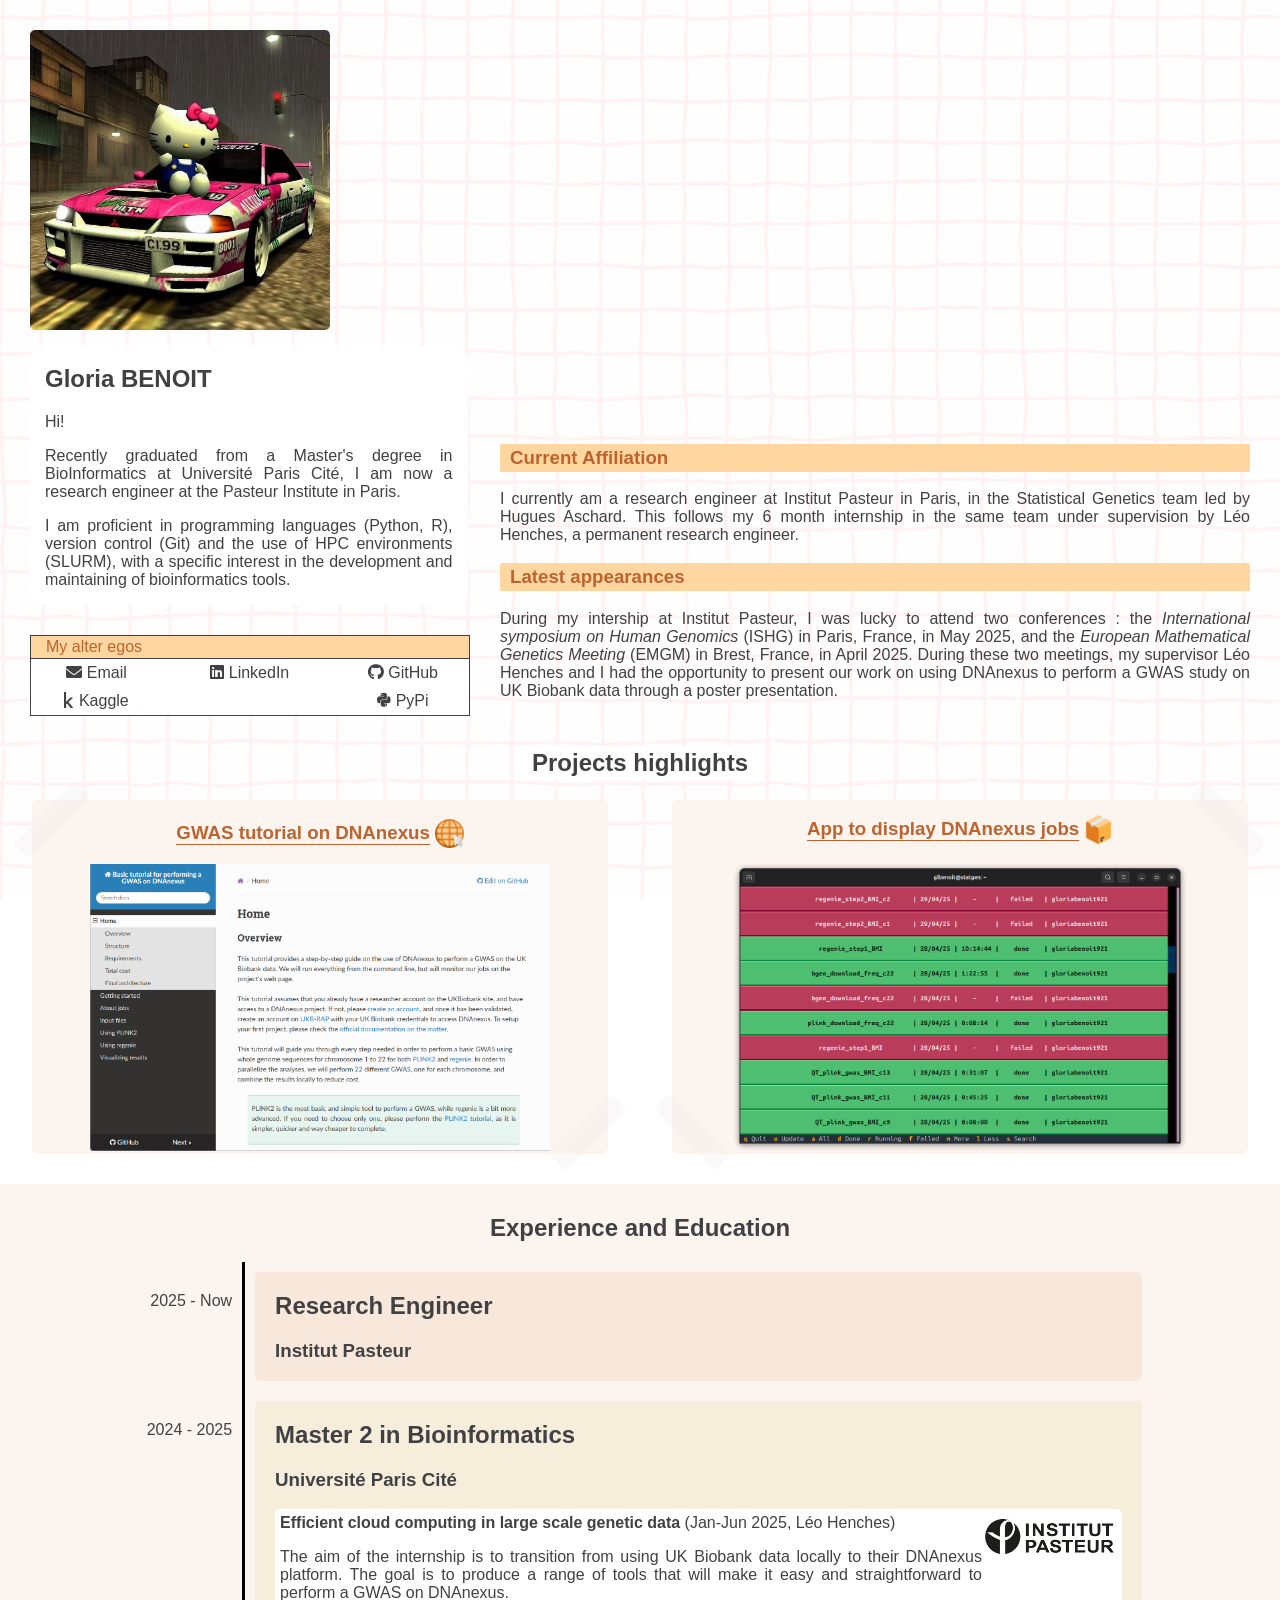
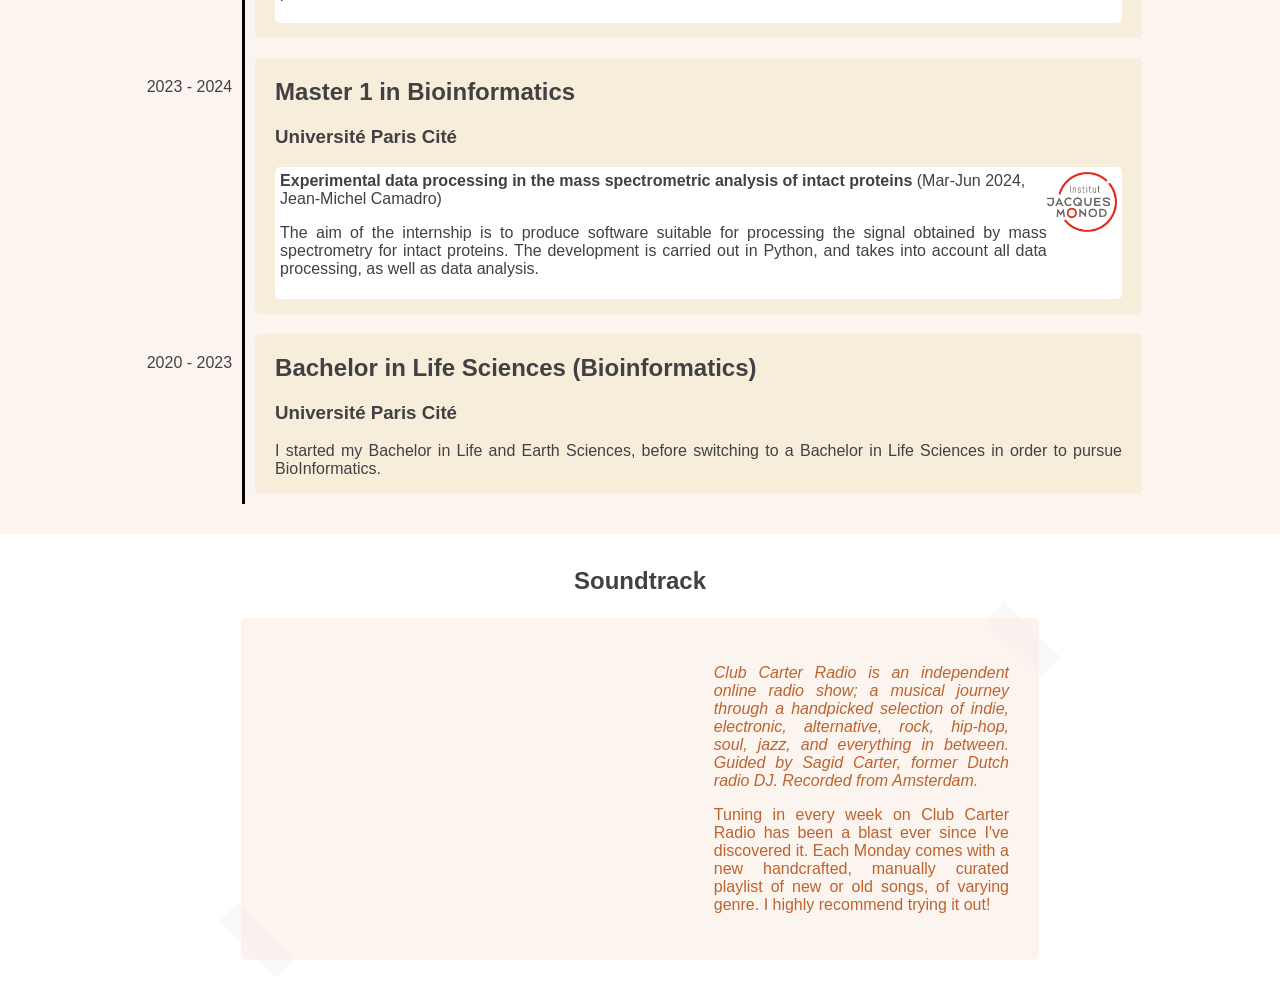
==== index.html @ a3878a2e "update architecture, add pasteur position" ====
<!doctype html>
<html lang="eng">
    <head>
        <meta charset="utf-8">
        <title> Homepage </title>
        <link rel="stylesheet" href="style.css">
        <link rel="stylesheet" href="https://cdnjs.cloudflare.com/ajax/libs/font-awesome/6.0.0/css/all.min.css">
        <link rel="icon" type="image/x-icon" href="img/keycap.png">
    </head>
    <body>
        <main>
            <section class="main-section">
                <div class="main-left">

                    <div class="main-info">
                        <img width="300" height="300" src="img/pp.jpg" alt="Gloria Benoit">
                        <div class="main-description">
                            <h1> Gloria BENOIT </h1>
                            <p> Hi! </p>
                            <p> Recently graduated from a Master's degree in BioInformatics at Université Paris Cité, I am now a research engineer at the Pasteur Institute in Paris. </p>
                            <p> I am proficient in programming languages (Python, R), version control (Git) and the use of HPC environments (SLURM), with a specific interest in the development and maintaining of bioinformatics tools.</p>
                            <!-- <p> Both my degree and my hands on professional experience have allowed me to gain a proficiency in programming languages commonly used (Python, R), version control (Git) and the use of HPC environments (SLURM)
                                I also have experience with NGS data analysis, including the use of the relevant software (Seurat, Scanpy).
                                With a specific interest in the development and maintaining of bioinformatics tools.</p> -->
                        </div>
                    </div>
                    <div class="main-contact">
                        <div class="main-header">
                            My alter egos
                        </div>
                        <div class="main-links">
                            <a href="mailto:gloria.benoit@pasteur.fr" class="profile-link">
                                <i class="fas fa-envelope"></i> Email
                            </a>
                            <a href="https://www.linkedin.com/in/gloria-benoit-bi/" class="profile-link">
                                <i class="fab fa-linkedin"></i> LinkedIn
                            </a>
                            <a href="https://github.com/gloriabenoit" class="profile-link">
                                <i class="fab fa-github"></i> GitHub
                            </a>
                            <a href="https://www.kaggle.com/gloriabenoit" class="profile-link">
                                <i class="fab fa-kaggle"></i> Kaggle
                            </a>
                            <a href="https://pypi.org/user/glbenoit/" class="profile-link">
                                <i class="fab fa-python"></i> PyPi
                            </a>
                        </div>
                    </div>
                </div>
                <div class="main-right">
                    <h3>Current Affiliation</h3>
                    <p>
                        I currently am a research engineer at Institut Pasteur in Paris, in the Statistical Genetics team led by Hugues Aschard.
                        This follows my 6 month internship in the same team under supervision by Léo Henches, a permanent research engineer.
                    </p>
                    <h3>Latest appearances</h3>
                    <p>
                        During my intership at Institut Pasteur, I was lucky to attend two conferences :
                        the <i>International symposium on Human Genomics</i> (ISHG) in Paris, France, in May 2025, and
                        the <i>European Mathematical Genetics Meeting</i> (EMGM) in Brest, France, in April 2025.
                        During these two meetings, my supervisor Léo Henches and I had the opportunity to present our work on
                        using DNAnexus to perform a GWAS study on UK Biobank data through a poster presentation.
                    </p>
                </div>
                
            </section>

            <section class="project-section">
                <h1>Projects highlights</h1>
                <div class="project">
                    <!-- project Entry -->
                    <a href="https://gloriabenoit.github.io/DNAnexus-GWAS/" class="project-entry basicbox" target="_blank">
                        <div class="tape toplefttape"></div>
                        <div class="tape bottomrighttape"></div>
                        <div class="project-title">
                            <h3>GWAS tutorial on DNAnexus</h3>
                            <img src="img/website.png" alt="Website" class="icon">
                        </div>
                        <img src="img/GWAStutorial.png" alt="Tutorial Main Page">
                    </a>

                    <!-- project Entry -->
                    <a href="https://pypi.org/project/dxlog/" class="project-entry basicbox" target="_blank">
                        <div class="tape toprighttape"></div>
                        <div class="tape bottomlefttape"></div>
                        <div class="project-title">
                            <h3>App to display DNAnexus jobs</h3>
                            <img src="img/package.png" alt="Package" class="icon">
                        </div>
                        <img src="img/dxlog.png" alt="dxlog Main Page">
                    </a>
                </div>
            </section>


            <section class="experience-section">       
                <h1>Experience and Education</h1>
                <div class="experience">
                    <!-- Timeline Entry -->
                    <div class="experience-entry">
                        <div class="experience-date">2025 - Now</div>
                        <div class="experience-content">
                            <h2>Research Engineer</h2>
                            <h3>Institut Pasteur</h3>
                            <p></p>
                        </div>
                    </div> 

                    <!-- Timeline Entry -->
                    <div class="experience-entry">
                        <div class="experience-date">2024 - 2025</div>
                        <div class="experience-content education">
                            <h2>Master 2 in Bioinformatics</h2>
                            <h3>Université Paris Cité</h3>
                            <p></p>
                            <div class="experience-internship">
                                <div class="experience-description">
                                    <b>Efficient cloud computing in large scale genetic data</b> (Jan-Jun 2025, Léo Henches)
                                    <p>The aim of the internship is to transition from using UK Biobank data locally to their DNAnexus platform.
                                        The goal is to produce a range of tools that will make it easy and straightforward to perform a GWAS on DNAnexus.
                                    </p>
                                </div>
                                <img src="img/pasteur_logo.jpg" alt="Institut Pasteur" width="135px">
                            </div>
                        </div>
                    </div>

                    <!-- Timeline Entry -->
                    <div class="experience-entry">
                        <div class="experience-date">2023 - 2024</div>
                        <div class="experience-content education">
                            <h2>Master 1 in Bioinformatics</h2>
                            <h3>Université Paris Cité</h3>
                            <p></p>
                            <div class="experience-internship">
                                <div class="experience-description">
                                    <b>Experimental data processing in the mass spectrometric analysis of intact proteins</b> (Mar-Jun 2024, Jean-Michel Camadro)
                                    <p>The aim of the internship is to produce software suitable for processing the signal obtained by mass spectrometry for intact proteins.
                                        The development is carried out in Python, and takes into account all data processing, as well as data analysis.
                                    </p>
                                </div>
                                <img src="img/ijm_logo.png" alt="Institut Jacques Monod" height="60px">
                            </div>
                        </div>
                    </div>

                    <!-- Timeline Entry -->
                    <div class="experience-entry">
                        <div class="experience-date">2020 - 2023</div>
                        <div class="experience-content education">
                            <h2>Bachelor in Life Sciences (Bioinformatics)</h2>
                            <h3>Université Paris Cité</h3>
                            <p>I started my Bachelor in Life and Earth Sciences, before switching to a Bachelor in Life Sciences in order to pursue BioInformatics.</p> 
                        </div>
                    </div>
                </div>
            </section>

            <section class="soundtrack-section">
                <h1>Soundtrack</h1>
                <div class="soundtrack basicbox">
                    <div class="tape toprighttape"></div>
                    <div class="tape bottomlefttape"></div>
                    <div class="video">
                        <iframe width="100%" height="100%" src="https://www.youtube.com/embed/uU2ngVFyUsM?si=amuEara5XaNT44kz"
                                title="Soundtrack recommendation"
                                frameborder="0" allow="accelerometer; autoplay; clipboard-write;
                                encrypted-media; gyroscope; picture-in-picture; web-share"
                                referrerpolicy="strict-origin-when-cross-origin" allowfullscreen>
                        </iframe>      
                    </div>
                    <div class="soundtrack-info">
                        <p>
                            <i>
                                Club Carter Radio is an independent online radio show;
                                a musical journey through a handpicked selection of indie,
                                electronic, alternative, rock, hip-hop, soul, jazz, and everything in between.
                                Guided by Sagid Carter, former Dutch radio DJ.
                                Recorded from Amsterdam.
                            </i>
                        </p>

                        <p>
                            Tuning in every week on Club Carter Radio has been a blast ever
                            since I've discovered it.
                            Each Monday comes with a new handcrafted, manually curated playlist of new or old songs, of varying genre.
                            I highly recommend trying it out!
                        </p>
                    </div>
                </div>
            </section> 

        </main>
    </body>
</html>
---- style.css ----
body {
  font-family: Helvetica, sans-serif;
  color: #414144;
  background-image: url("img/grid.png");
  background-repeat: repeat;
  background-attachment:fixed;
  background-size: 600px 600px;
  margin: 0;
  padding: 0;
}

p {
  text-align: justify;
}

.basicbox {
  /* background: #ffd6a0; */
  color: #bd632f;
  background-color: #fcf5ef;
  /* width: 45%; */
  /* display: flex; */
  /* justify-content: center; */
  /* flex-direction: column; */
  /* align-items: center; */
  border-radius: 5px;
  text-decoration: none;
  position: relative;
}

.basicbox:hover {
  box-shadow: 0px 0px 10px rgba(122, 122, 122, 0.2);
  transform: scale(1.01);
}

.basicbox:hover .tape{
  display: none;
}

/* SCOTCH TAPE */
.tape {
  position: absolute;
  width: 15%;
  height: 6%;
  background-color: hsla(0, 17%, 92%, 0.3);
}

.toplefttape{
	top: 3%;
	left: -4%;
  transform: rotate(-45deg);
}

.bottomrighttape{
	bottom: 3%;
	right: -4%;
  transform: rotate(-45deg);
}

.toprighttape{
	top: 3%;
	right: -4%;
  transform: rotate(45deg);
}

.bottomlefttape{
	bottom: 3%;
	left: -4%;
  transform: rotate(45deg);
}

/* MAIN */
.main-section {
  display: flex;
  align-items: flex-end;
  justify-content: space-between;
  margin: 15px 15px 0;
}

.main-left {
  width: 35%;
  padding: 15px 15px 0;
}

.main-info {
  display: flex;
  width: 100%;
}

.main-info img {
  border-radius: 5px;
}

.main-description {
  padding: 0 15px;
  background: white;
  border-radius: 15px;
  margin-left: 10px
}

.main-contact {
  background: white;
  margin-top: 30px;
  border: solid 1px #414144;
  width: 100%;
}

.main-header {
  background: #ffd6a0;
  padding: 2px 0 2px 15px;
  border-bottom: solid 1px #414144;
  color: #bd632f;
}

.main-links {
  display: flex;
  flex-direction: row;
  flex-wrap: wrap;
  justify-content: space-between;
}

.main-links a {
  width: 30%;
  padding: 5px 0;
  text-align: center;
  text-decoration: none;
  color: #414144;
}

.main-right {
  width: 60%;
  padding: 15px 15px 0;
}

.main-right h3 {
  background: #ffd6a0;
  color: #bd632f;
  /* padding-left: 15px; */
  padding: 3px 0 3px 10px;
  border-radius: 2px;
}


/* PROJECT HIGHLIGHTS */
.project-section {
  text-align: center;
  padding: 10px 0 30px;
  display: flex;
  flex-direction: column;
  align-items: center;
}

.project-section h1 {
  background: white;
  padding: 3px 15px;
}

.project {
  display: flex;
  flex-direction: row;
  justify-content: space-around;
}

.project-title {
  display: flex;
  flex-direction: row;
  justify-content: space-around;
  align-items: center;
}

.project-title .icon {
  margin-left: 5px;
  height: 1.8em;
}

.project-entry img:not(.icon)  {
  width: 80%;
}

.project-entry {
  /* background: #ffd6a0; */
  /* color: #bd632f; */
  /* background-color: #fcf5ef; */
  width: 45%;
  display: flex;
  justify-content: center;
  flex-direction: column;
  align-items: center;
  /* padding-bottom: 30px; */
  /* border-radius: 5px; */
  /* text-decoration: none; */
  /* position: relative; */
}

.project-entry h3 {
  border-bottom: solid 1px #bd632f;
}

/* EXPERIENCES */
.experience-section {
  text-align: center;
  background-color: #fcf5ef;
  /* background-color: #f5f1f1; */
  /* background-color: rgb(241, 244, 245, 0.8); */
  padding: 10px 0 30px;
  width: auto;
}

.experience {
  display: flex;
  flex-direction: column;
  justify-content: center;
}

.experience-entry {
  display: flex;
  justify-content: space-between;
  max-width: 1300px;
  width: 80%;
  margin: 0 auto;
}

.experience-date {
  width: 10%;
  border-right: solid 3px black;
  padding: 30px 10px;
  text-align: end;
}

.experience-content {
  background-color: #f7e8db;
  
  width: 90%;
  padding: 0 20px;
  border-radius: 5px;
  margin: 10px;
  text-align: start;
}

.experience-content.education {
  /* background-color: #ebe3e3; */
  /* background-color: #f7e8db; */
  /* background-color: #ebded5; */
  /* background-color: #ebddd0; */
  background-color: #f7eddb;
}

.experience-content:hover {
  box-shadow: 0px 0px 10px rgba(122, 122, 122, 0.2);
  transform: scale(1.005);
}


.experience-internship {
  background-color: white;
  border-radius: 5px;
  padding: 5px;
  margin-bottom: 15px;
  display: flex;
  justify-content: space-between;
  align-items: flex-start;
}

.experience-year {
  display: flex;
  justify-content: space-between;
  margin-bottom: 15px;
  text-align: center;
}

.experience-year h4 {
  margin-top: 5px;
}

.experience-year p {
  margin: 5px 0;
}

.experience-year .first_second {
  width: 66%;
}

.experience-year .third {
  width: 33%;
}

.experience-year * {
  background-color: white;
  border-radius: 5px;
  margin: 0;
}


/* SOUNDTRACK */
.soundtrack-section {
  text-align: center;
  padding: 10px 0 30px;
  display: flex;
  flex-direction: column;
  align-items: center;
}

.soundtrack-section h1 {
  background: white;
  padding: 3px 15px;
}

.soundtrack {
  width: 60%;
  /* color: #bd632f; */
  /* background-color: #fcf5ef; */
  /* border-radius: 5px; */
  display: flex;
  align-items: center;
  padding: 15px;
}

.soundtrack .tape{
  width: 10%;
  height: 8%;
}

.soundtrack .toprighttape{
	top: 2%;
	right: -3%;
  transform: rotate(45deg);
}

.soundtrack .bottomlefttape{
	bottom: 2%;
	left: -3%;
  transform: rotate(45deg);
}

.soundtrack .video {
  width: 60%;
  aspect-ratio: 16 / 9;
}

.soundtrack-info {
  width: 40%;
  text-align: justify;
  padding: 15px;
}


/* FOR SMALLER SCREENS */
@media (max-width: 1400px) {
  .main-info {
    flex-direction: column;
  }

  .main-description {
    margin-top: 15px;
    margin-left: 0;
  }
}

@media (max-width: 1200px) {
  .project {
    flex-direction: column;
    align-items: center;
    justify-content: center;
  }

  .project-entry {
    width: 80%;
    margin: 15px 0;
  }
}

@media (max-width: 800px) {
  .main-section {
    flex-direction: column;
    margin: 0 15px;
  }

  .main-left {
    width: 100%;
    padding: 0;
  }

  .main-info {
    align-items: center;
  }

  .main-right {
    width: 100%;
    padding: 0;
  }

  .experience-internship {
    flex-direction: column-reverse;
    align-items: center;
  }

  .experience-internship img {
    margin-bottom: 5px;
  }

  .experience-year {
    flex-direction: column;
  }

  .experience-year .third {
    width: 100%;
    margin-bottom: 5px;
  }

  .experience-year .first_second {
    width: 100%;
  }
}
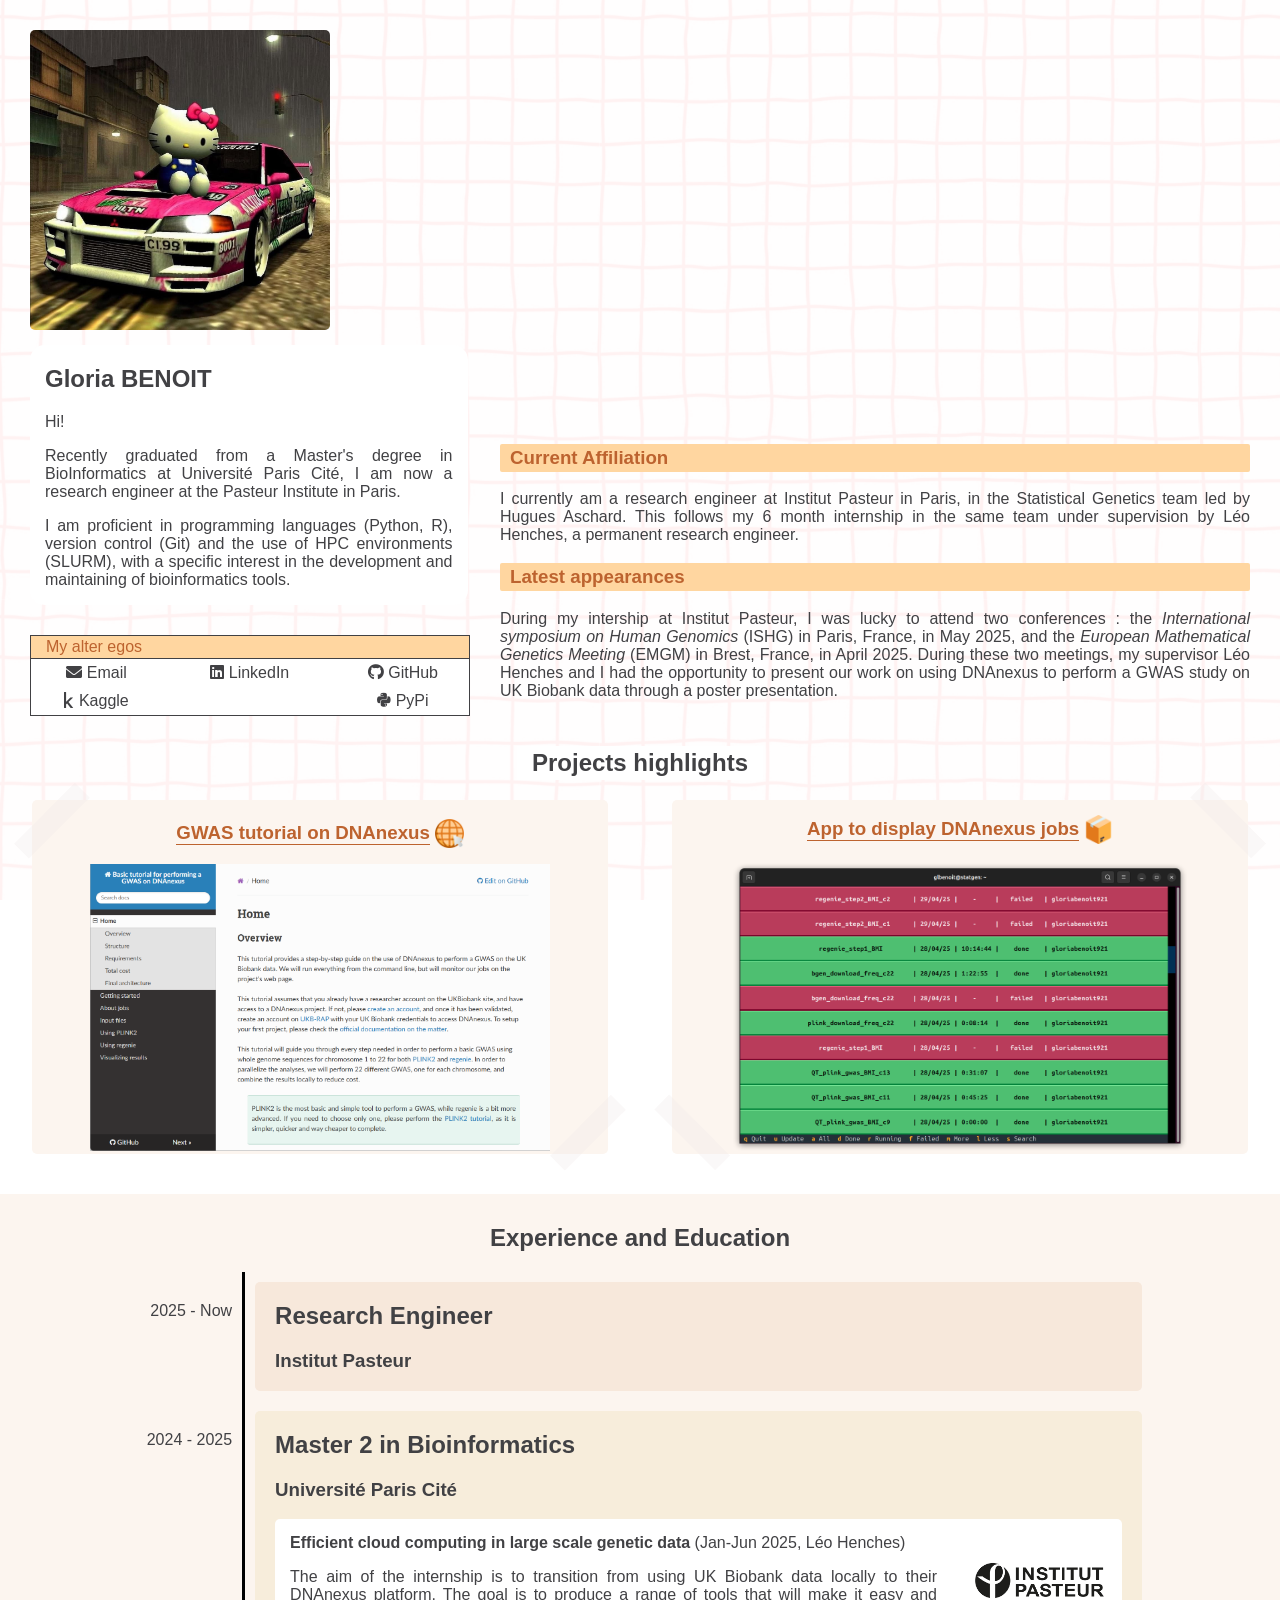
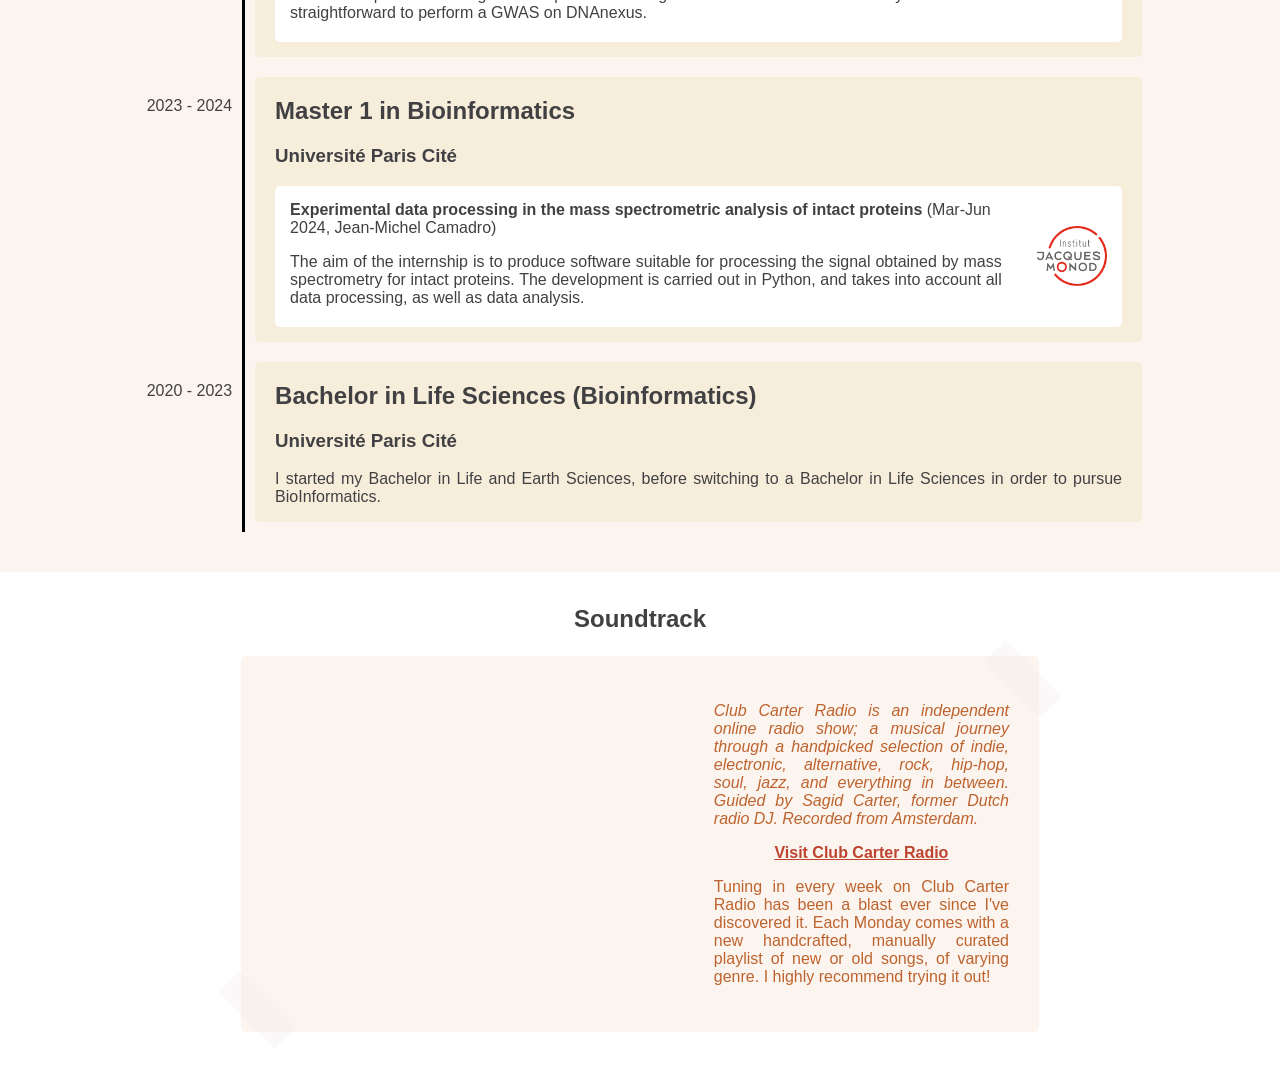
==== commit 2051fc98: "link everything and compact architecture" ====
--- a/index.html
+++ b/index.html
@@ -65,7 +65,7 @@
                 
             </section>
 
-            <section class="project-section">
+            <section class="project-section section-box">
                 <h1>Projects highlights</h1>
                 <div class="project">
                     <!-- project Entry -->
@@ -92,24 +92,23 @@
                 </div>
             </section>
 
-
-            <section class="experience-section">       
+            <section class="experience-section section-box">       
                 <h1>Experience and Education</h1>
                 <div class="experience">
                     <!-- Timeline Entry -->
                     <div class="experience-entry">
                         <div class="experience-date">2025 - Now</div>
-                        <div class="experience-content">
+                        <a href="https://research.pasteur.fr/en/team/statistical-genetics/" class="experience-content" target="_blank">
                             <h2>Research Engineer</h2>
                             <h3>Institut Pasteur</h3>
                             <p></p>
-                        </div>
+                        </a>
                     </div> 
 
                     <!-- Timeline Entry -->
                     <div class="experience-entry">
                         <div class="experience-date">2024 - 2025</div>
-                        <div class="experience-content education">
+                        <a href="https://odf.u-paris.fr/fr/offre-de-formation/master-XB/sciences-technologies-sante-STS/bio-informatique-K2VO60MU/master-bioinformatique-parcours-biologie-informatique-IJTUMHHO.html" class="experience-content education" target="_blank">
                             <h2>Master 2 in Bioinformatics</h2>
                             <h3>Université Paris Cité</h3>
                             <p></p>
@@ -122,13 +121,13 @@
                                 </div>
                                 <img src="img/pasteur_logo.jpg" alt="Institut Pasteur" width="135px">
                             </div>
-                        </div>
+                        </a>
                     </div>
 
                     <!-- Timeline Entry -->
                     <div class="experience-entry">
                         <div class="experience-date">2023 - 2024</div>
-                        <div class="experience-content education">
+                        <a href="https://odf.u-paris.fr/fr/offre-de-formation/master-XB/sciences-technologies-sante-STS/bio-informatique-K2VO60MU/master-bioinformatique-parcours-biologie-informatique-IJTUMHHO.html" class="experience-content education" target="_blank">
                             <h2>Master 1 in Bioinformatics</h2>
                             <h3>Université Paris Cité</h3>
                             <p></p>
@@ -141,22 +140,22 @@
                                 </div>
                                 <img src="img/ijm_logo.png" alt="Institut Jacques Monod" height="60px">
                             </div>
-                        </div>
+                        </a>
                     </div>
 
                     <!-- Timeline Entry -->
                     <div class="experience-entry">
                         <div class="experience-date">2020 - 2023</div>
-                        <div class="experience-content education">
+                        <a href="https://odf.u-paris.fr/fr/offre-de-formation/licence-XA/sciences-technologies-sante-STS/sciences-de-la-vie-K2VOD4MO/licence-sciences-de-la-vie-parcours-biologie-informatique-bi-JRM9ZHZ9.html" class="experience-content education" target="_blank">
                             <h2>Bachelor in Life Sciences (Bioinformatics)</h2>
                             <h3>Université Paris Cité</h3>
                             <p>I started my Bachelor in Life and Earth Sciences, before switching to a Bachelor in Life Sciences in order to pursue BioInformatics.</p> 
-                        </div>
+                        </a>
                     </div>
                 </div>
             </section>
 
-            <section class="soundtrack-section">
+            <section class="soundtrack-section section-box">
                 <h1>Soundtrack</h1>
                 <div class="soundtrack basicbox">
                     <div class="tape toprighttape"></div>
@@ -179,7 +178,7 @@
                                 Recorded from Amsterdam.
                             </i>
                         </p>
-
+                        <a href="https://www.sagidcarter.com/club-carter-radio" target="_blank">Visit Club Carter Radio</a>
                         <p>
                             Tuning in every week on Club Carter Radio has been a blast ever
                             since I've discovered it.
--- a/style.css
+++ b/style.css
@@ -11,6 +11,11 @@
 
 p {
   text-align: justify;
+}
+
+.section-box {
+  text-align: center;
+  padding: 10px 0 40px;
 }
 
 .basicbox {
@@ -142,8 +147,6 @@
 
 /* PROJECT HIGHLIGHTS */
 .project-section {
-  text-align: center;
-  padding: 10px 0 30px;
   display: flex;
   flex-direction: column;
   align-items: center;
@@ -197,11 +200,9 @@
 
 /* EXPERIENCES */
 .experience-section {
-  text-align: center;
   background-color: #fcf5ef;
   /* background-color: #f5f1f1; */
   /* background-color: rgb(241, 244, 245, 0.8); */
-  padding: 10px 0 30px;
   width: auto;
 }
 
@@ -228,7 +229,8 @@
 
 .experience-content {
   background-color: #f7e8db;
-  
+  text-decoration: none;
+  color: #414144;
   width: 90%;
   padding: 0 20px;
   border-radius: 5px;
@@ -253,11 +255,20 @@
 .experience-internship {
   background-color: white;
   border-radius: 5px;
-  padding: 5px;
+  padding: 15px;
   margin-bottom: 15px;
   display: flex;
   justify-content: space-between;
-  align-items: flex-start;
+  align-items: center;
+}
+
+.experience-description {
+  /* padding: 5px 15px 0; */
+  padding-right: 35px;
+}
+
+.experience-description p {
+  margin-bottom: 5px;
 }
 
 .experience-year {
@@ -292,8 +303,6 @@
 
 /* SOUNDTRACK */
 .soundtrack-section {
-  text-align: center;
-  padding: 10px 0 30px;
   display: flex;
   flex-direction: column;
   align-items: center;
@@ -338,8 +347,13 @@
 
 .soundtrack-info {
   width: 40%;
-  text-align: justify;
+  text-align: center;
   padding: 15px;
+}
+
+.soundtrack-info a {
+  color: #bd442f;
+  font-weight: bold;
 }
 
 
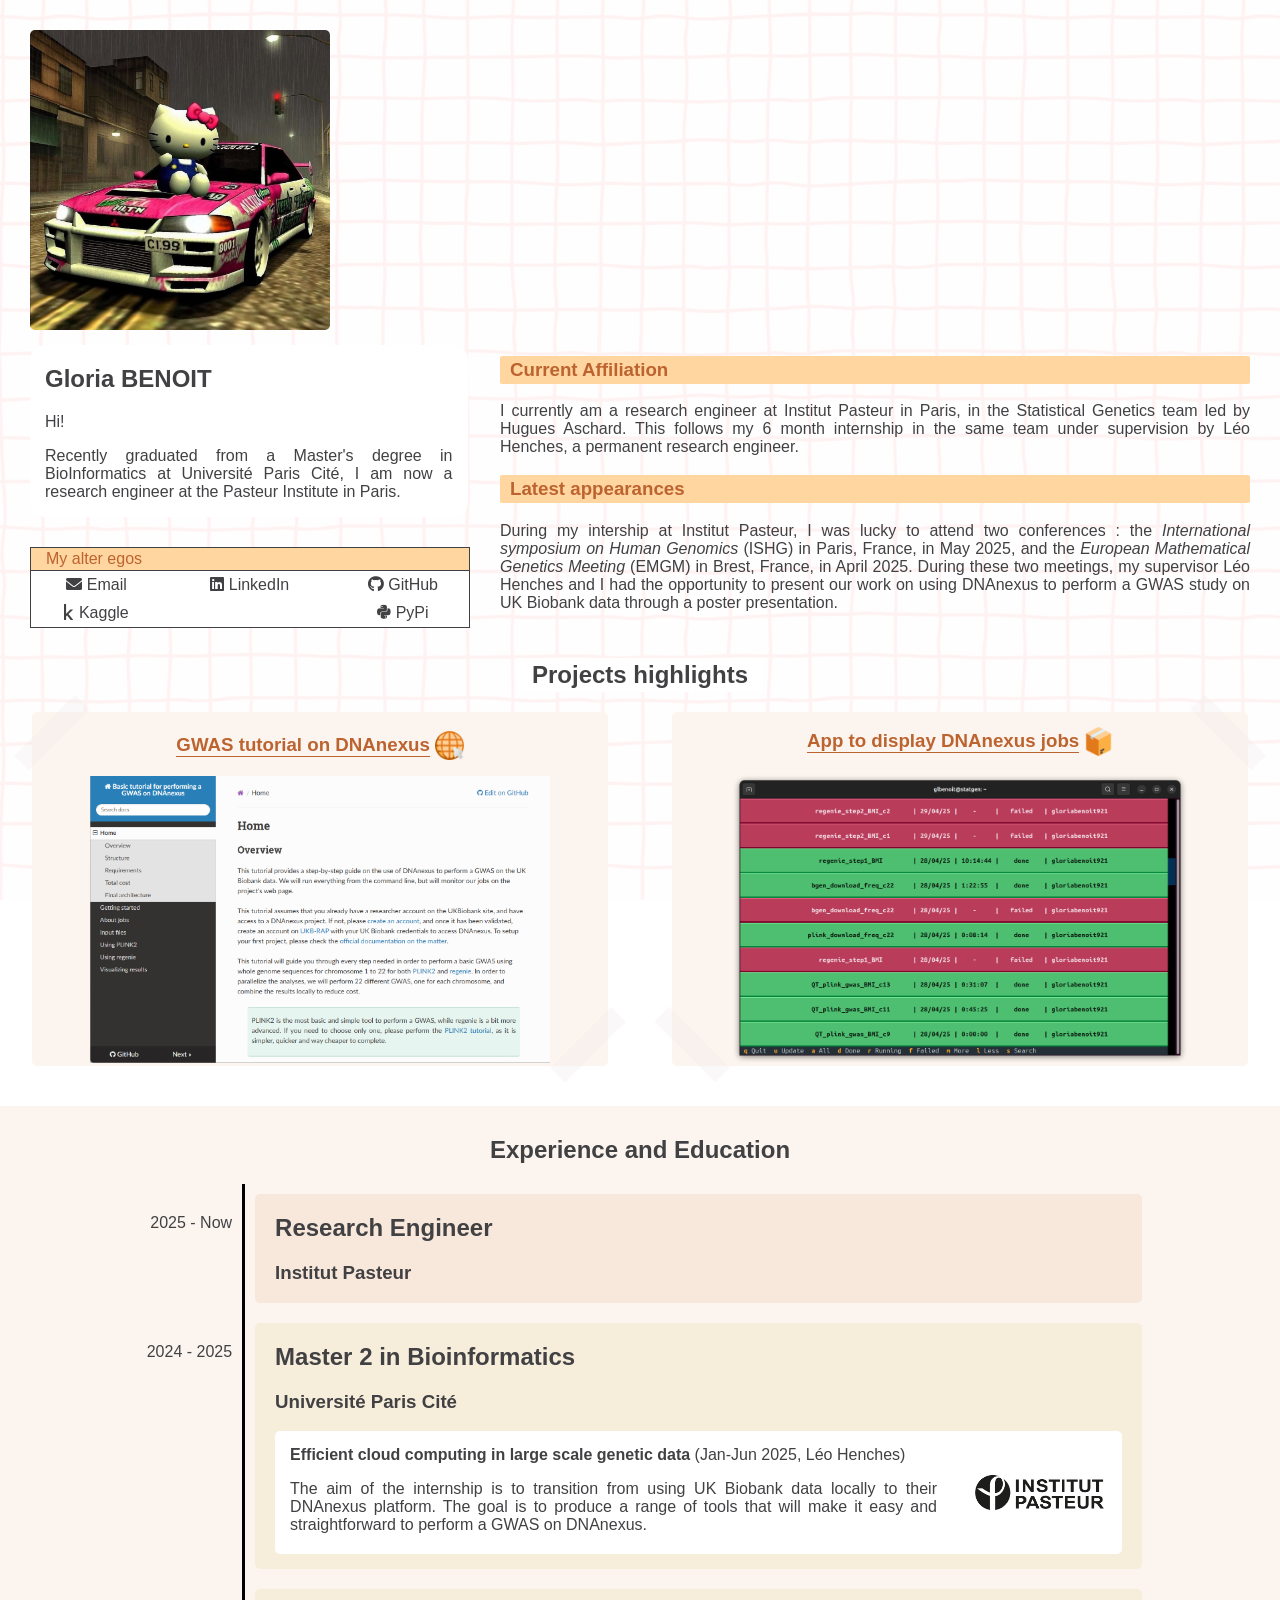
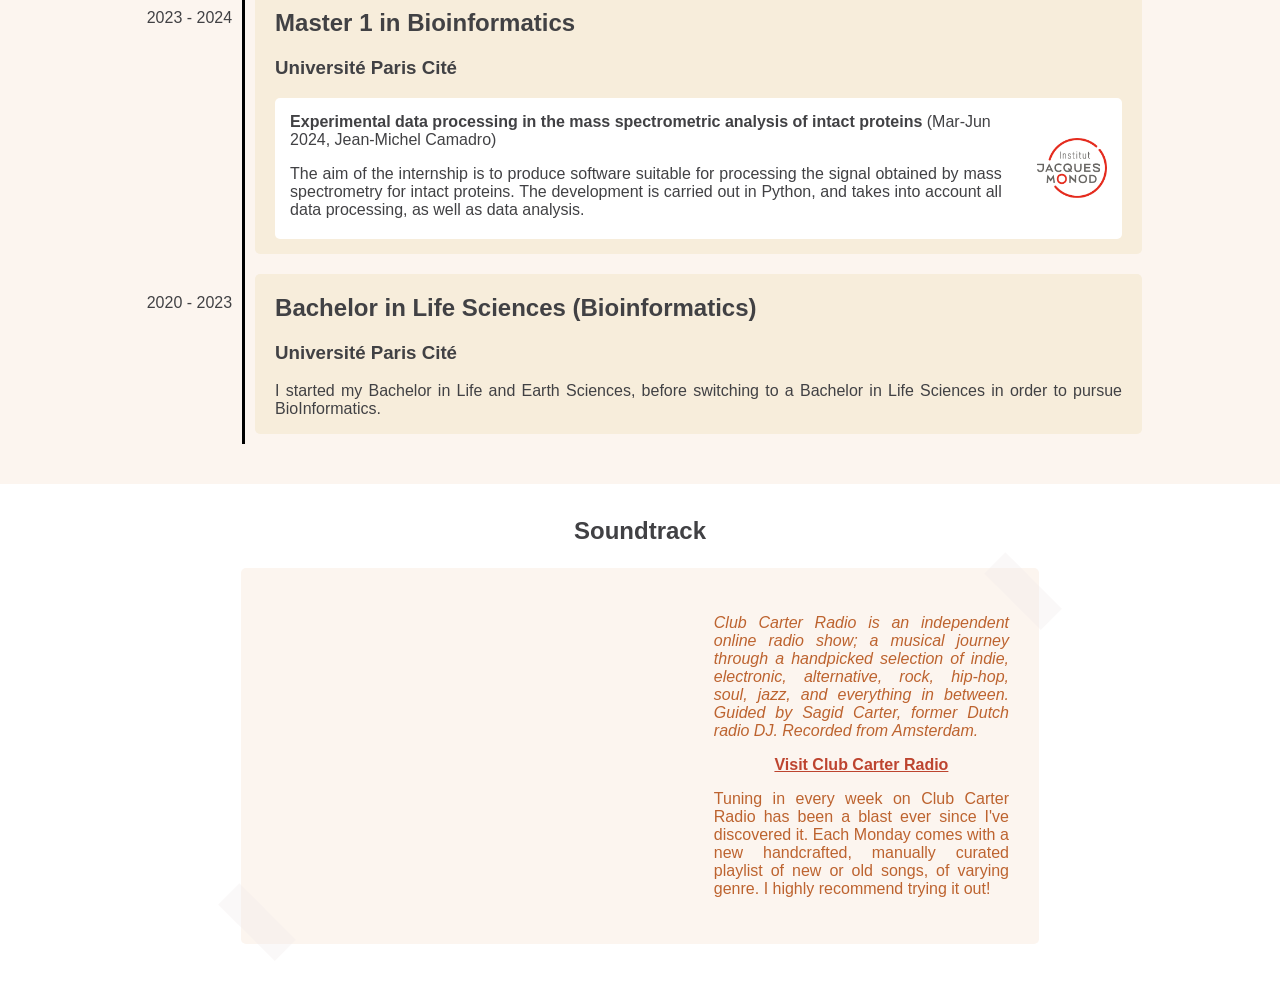
==== commit 7700c84f: "update phone display" ====
--- a/index.html
+++ b/index.html
@@ -18,7 +18,7 @@
                             <h1> Gloria BENOIT </h1>
                             <p> Hi! </p>
                             <p> Recently graduated from a Master's degree in BioInformatics at Université Paris Cité, I am now a research engineer at the Pasteur Institute in Paris. </p>
-                            <p> I am proficient in programming languages (Python, R), version control (Git) and the use of HPC environments (SLURM), with a specific interest in the development and maintaining of bioinformatics tools.</p>
+                            <!-- <p> I am proficient in programming languages (Python, R), version control (Git) and the use of HPC environments (SLURM), with a specific interest in the development and maintaining of bioinformatics tools.</p> -->
                             <!-- <p> Both my degree and my hands on professional experience have allowed me to gain a proficiency in programming languages commonly used (Python, R), version control (Git) and the use of HPC environments (SLURM)
                                 I also have experience with NGS data analysis, including the use of the relevant software (Seurat, Scanpy).
                                 With a specific interest in the development and maintaining of bioinformatics tools.</p> -->
--- a/style.css
+++ b/style.css
@@ -380,9 +380,13 @@
     width: 80%;
     margin: 15px 0;
   }
-}
-
-@media (max-width: 800px) {
+
+  .soundtrack {
+    width: 80%;
+  }
+}
+
+@media (max-width: 960px) {
   .main-section {
     flex-direction: column;
     margin: 0 15px;
@@ -423,4 +427,8 @@
   .experience-year .first_second {
     width: 100%;
   }
+
+  .experience-description {
+    padding-right: 0;
+  }
 }
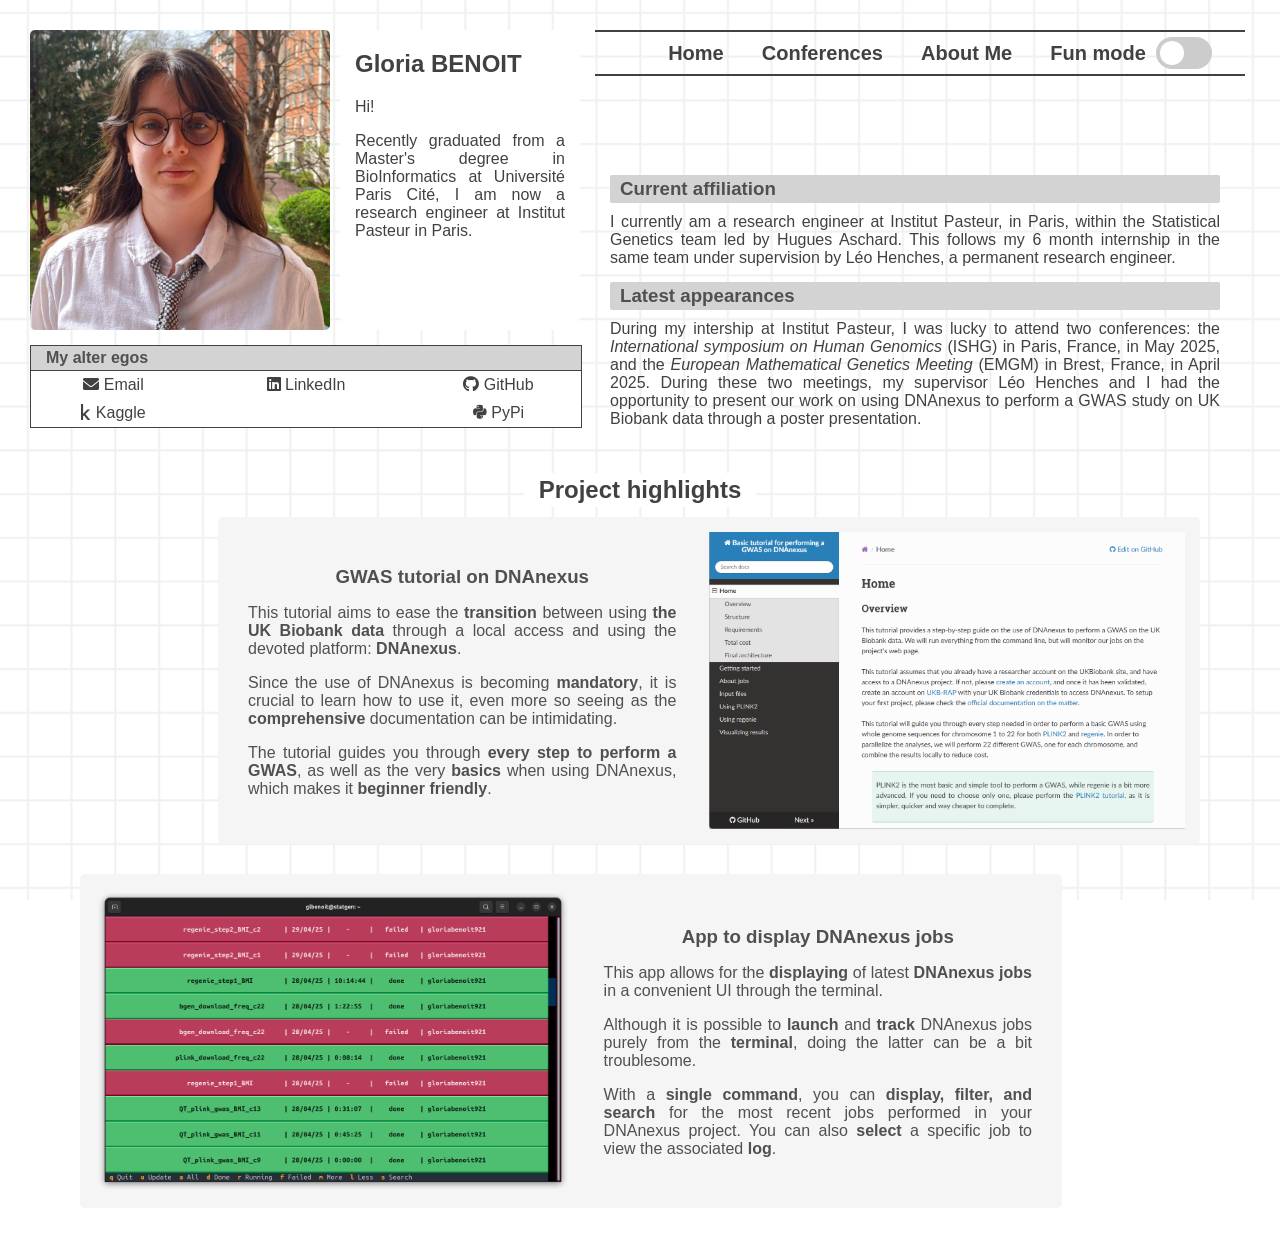
==== commit 5134ed6e: "path correction + additional poster info" ====
--- a/index.html
+++ b/index.html
@@ -1,34 +1,31 @@
 <!doctype html>
 <html lang="eng">
-    <head>
+        <head>
         <meta charset="utf-8">
-        <title> Homepage </title>
+        <title> Gloria Benoit's Homepage </title>
+        <link rel="icon" type="image/x-icon" href="./img/keycap.png">
+
+        <link rel="stylesheet" href="https://cdnjs.cloudflare.com/ajax/libs/font-awesome/6.0.0/css/all.min.css">
+        <link rel="stylesheet" href="funmode.css">
         <link rel="stylesheet" href="style.css">
-        <link rel="stylesheet" href="https://cdnjs.cloudflare.com/ajax/libs/font-awesome/6.0.0/css/all.min.css">
-        <link rel="icon" type="image/x-icon" href="img/keycap.png">
     </head>
     <body>
+        <script src="./funmode.js"></script>
         <main>
-            <section class="main-section">
-                <div class="main-left">
-
-                    <div class="main-info">
-                        <img width="300" height="300" src="img/pp.jpg" alt="Gloria Benoit">
-                        <div class="main-description">
+            <section class="header">
+                <div class="header-left">
+                    <div class="header-info">
+                        <img id="pp" width="300" height="300" src="./img/pp.jpg" alt="Gloria Benoit">
+                        <div class="header-description">
                             <h1> Gloria BENOIT </h1>
                             <p> Hi! </p>
-                            <p> Recently graduated from a Master's degree in BioInformatics at Université Paris Cité, I am now a research engineer at the Pasteur Institute in Paris. </p>
-                            <!-- <p> I am proficient in programming languages (Python, R), version control (Git) and the use of HPC environments (SLURM), with a specific interest in the development and maintaining of bioinformatics tools.</p> -->
-                            <!-- <p> Both my degree and my hands on professional experience have allowed me to gain a proficiency in programming languages commonly used (Python, R), version control (Git) and the use of HPC environments (SLURM)
-                                I also have experience with NGS data analysis, including the use of the relevant software (Seurat, Scanpy).
-                                With a specific interest in the development and maintaining of bioinformatics tools.</p> -->
+                            <p> Recently graduated from a Master's degree in BioInformatics at Université Paris Cité, I am now a research engineer at Institut Pasteur in Paris. </p>
                         </div>
                     </div>
-                    <div class="main-contact">
-                        <div class="main-header">
-                            My alter egos
-                        </div>
-                        <div class="main-links">
+
+                    <div class="header-contact">
+                        <h4> My alter egos </h4>
+                        <div class="header-links">
                             <a href="mailto:gloria.benoit@pasteur.fr" class="profile-link">
                                 <i class="fas fa-envelope"></i> Email
                             </a>
@@ -47,148 +44,85 @@
                         </div>
                     </div>
                 </div>
-                <div class="main-right">
-                    <h3>Current Affiliation</h3>
-                    <p>
-                        I currently am a research engineer at Institut Pasteur in Paris, in the Statistical Genetics team led by Hugues Aschard.
-                        This follows my 6 month internship in the same team under supervision by Léo Henches, a permanent research engineer.
-                    </p>
-                    <h3>Latest appearances</h3>
-                    <p>
-                        During my intership at Institut Pasteur, I was lucky to attend two conferences :
-                        the <i>International symposium on Human Genomics</i> (ISHG) in Paris, France, in May 2025, and
-                        the <i>European Mathematical Genetics Meeting</i> (EMGM) in Brest, France, in April 2025.
-                        During these two meetings, my supervisor Léo Henches and I had the opportunity to present our work on
-                        using DNAnexus to perform a GWAS study on UK Biobank data through a poster presentation.
-                    </p>
+                <div class="header-right">
+                    <nav> 
+                        <ul class='navbar'>
+                            <li><a href='./index.html'> Home </a></li>
+                            <li><a href='./conferences.html'> Conferences </a></li>
+                            <li><a href='./about.html'> About Me </a></li>
+                            <li>
+                                <div class="funmode">
+                                    <p>Fun mode</p>
+                                    <label class="switch">
+                                        <input type="checkbox" id="funCheckbox">
+                                        <span class="slider round"></span>
+                                    </label>
+                                </div>
+                            </li>
+                        </ul>
+                    </nav>
+                    <div class="header-news">
+                        <div class="news">
+                            <h3>Current affiliation</h3>
+                            <p>
+                                I currently am a research engineer at Institut Pasteur, in Paris, within the Statistical Genetics team led by Hugues Aschard.
+                                This follows my 6 month internship in the same team under supervision by Léo Henches, a permanent research engineer.
+                            </p>
+                        </div>
+                        <div class="news">
+                            <h3>Latest appearances</h3>
+                            <p>
+                                During my intership at Institut Pasteur, I was lucky to attend two conferences:
+                                the <i>International symposium on Human Genomics</i> (ISHG) in Paris, France, in May 2025, and
+                                the <i>European Mathematical Genetics Meeting</i> (EMGM) in Brest, France, in April 2025.
+                                During these two meetings, my supervisor Léo Henches and I had the opportunity to present our work on
+                                using DNAnexus to perform a GWAS study on UK Biobank data through a poster presentation.
+                            </p>
+                        </div>
+                    </div>
                 </div>
-                
             </section>
 
-            <section class="project-section section-box">
-                <h1>Projects highlights</h1>
-                <div class="project">
-                    <!-- project Entry -->
-                    <a href="https://gloriabenoit.github.io/DNAnexus-GWAS/" class="project-entry basicbox" target="_blank">
-                        <div class="tape toplefttape"></div>
-                        <div class="tape bottomrighttape"></div>
-                        <div class="project-title">
+            <section class="project box-section">
+                <h1>Project highlights</h1>
+                <div class="project-entry right">
+                    <a href="https://gloriabenoit.github.io/DNAnexus-GWAS/" class="project-content box-basic" target="_blank">
+                        <div class="project-info">
                             <h3>GWAS tutorial on DNAnexus</h3>
-                            <img src="img/website.png" alt="Website" class="icon">
+                            <p>
+                                This tutorial aims to ease the <b>transition</b> between using <b>the UK Biobank data</b> through a local access and using the devoted platform: <b>DNAnexus</b>.
+                            </p>
+                            <p>
+                                Since the use of DNAnexus is becoming <b>mandatory</b>, it is crucial to learn how to use it, even more so seeing as the <b>comprehensive</b> documentation can be intimidating.
+                            </p>
+                            <p>
+                                The tutorial guides you through <b>every step to perform a GWAS</b>, as well as the very <b>basics</b> when using DNAnexus, which makes it <b>beginner friendly</b>.
+                            </p>
                         </div>
-                        <img src="img/GWAStutorial.png" alt="Tutorial Main Page">
+                        <img src="./img/GWAStutorial.png" alt="Tutorial Main Page">
                     </a>
+                </div>
 
-                    <!-- project Entry -->
-                    <a href="https://pypi.org/project/dxlog/" class="project-entry basicbox" target="_blank">
-                        <div class="tape toprighttape"></div>
-                        <div class="tape bottomlefttape"></div>
-                        <div class="project-title">
+                <div class="project-entry left">
+                    <a href="https://pypi.org/project/dxlog/" class="project-content box-basic" target="_blank">
+                        <img src="./img/dxlog.png" alt="dxlog Main Page">
+                        <div class="project-info">
                             <h3>App to display DNAnexus jobs</h3>
-                            <img src="img/package.png" alt="Package" class="icon">
+                            <p>
+                                This app allows for the <b>displaying</b> of latest <b>DNAnexus jobs</b> in a convenient UI through the terminal.
+                            </p>
+                            <p>
+                                Although it is possible to <b>launch</b> and <b>track</b> DNAnexus jobs purely from the <b>terminal</b>, doing the latter can be a bit troublesome.
+                            </p>
+                            <p>
+                                With a <b>single command</b>, you can <b>display, filter, and search</b> for the most recent jobs performed in your DNAnexus project.
+                                You can also <b>select</b> a specific job to view the associated <b>log</b>.
+                            </p>
                         </div>
-                        <img src="img/dxlog.png" alt="dxlog Main Page">
                     </a>
                 </div>
             </section>
 
-            <section class="experience-section section-box">       
-                <h1>Experience and Education</h1>
-                <div class="experience">
-                    <!-- Timeline Entry -->
-                    <div class="experience-entry">
-                        <div class="experience-date">2025 - Now</div>
-                        <a href="https://research.pasteur.fr/en/team/statistical-genetics/" class="experience-content" target="_blank">
-                            <h2>Research Engineer</h2>
-                            <h3>Institut Pasteur</h3>
-                            <p></p>
-                        </a>
-                    </div> 
-
-                    <!-- Timeline Entry -->
-                    <div class="experience-entry">
-                        <div class="experience-date">2024 - 2025</div>
-                        <a href="https://odf.u-paris.fr/fr/offre-de-formation/master-XB/sciences-technologies-sante-STS/bio-informatique-K2VO60MU/master-bioinformatique-parcours-biologie-informatique-IJTUMHHO.html" class="experience-content education" target="_blank">
-                            <h2>Master 2 in Bioinformatics</h2>
-                            <h3>Université Paris Cité</h3>
-                            <p></p>
-                            <div class="experience-internship">
-                                <div class="experience-description">
-                                    <b>Efficient cloud computing in large scale genetic data</b> (Jan-Jun 2025, Léo Henches)
-                                    <p>The aim of the internship is to transition from using UK Biobank data locally to their DNAnexus platform.
-                                        The goal is to produce a range of tools that will make it easy and straightforward to perform a GWAS on DNAnexus.
-                                    </p>
-                                </div>
-                                <img src="img/pasteur_logo.jpg" alt="Institut Pasteur" width="135px">
-                            </div>
-                        </a>
-                    </div>
-
-                    <!-- Timeline Entry -->
-                    <div class="experience-entry">
-                        <div class="experience-date">2023 - 2024</div>
-                        <a href="https://odf.u-paris.fr/fr/offre-de-formation/master-XB/sciences-technologies-sante-STS/bio-informatique-K2VO60MU/master-bioinformatique-parcours-biologie-informatique-IJTUMHHO.html" class="experience-content education" target="_blank">
-                            <h2>Master 1 in Bioinformatics</h2>
-                            <h3>Université Paris Cité</h3>
-                            <p></p>
-                            <div class="experience-internship">
-                                <div class="experience-description">
-                                    <b>Experimental data processing in the mass spectrometric analysis of intact proteins</b> (Mar-Jun 2024, Jean-Michel Camadro)
-                                    <p>The aim of the internship is to produce software suitable for processing the signal obtained by mass spectrometry for intact proteins.
-                                        The development is carried out in Python, and takes into account all data processing, as well as data analysis.
-                                    </p>
-                                </div>
-                                <img src="img/ijm_logo.png" alt="Institut Jacques Monod" height="60px">
-                            </div>
-                        </a>
-                    </div>
-
-                    <!-- Timeline Entry -->
-                    <div class="experience-entry">
-                        <div class="experience-date">2020 - 2023</div>
-                        <a href="https://odf.u-paris.fr/fr/offre-de-formation/licence-XA/sciences-technologies-sante-STS/sciences-de-la-vie-K2VOD4MO/licence-sciences-de-la-vie-parcours-biologie-informatique-bi-JRM9ZHZ9.html" class="experience-content education" target="_blank">
-                            <h2>Bachelor in Life Sciences (Bioinformatics)</h2>
-                            <h3>Université Paris Cité</h3>
-                            <p>I started my Bachelor in Life and Earth Sciences, before switching to a Bachelor in Life Sciences in order to pursue BioInformatics.</p> 
-                        </a>
-                    </div>
-                </div>
-            </section>
-
-            <section class="soundtrack-section section-box">
-                <h1>Soundtrack</h1>
-                <div class="soundtrack basicbox">
-                    <div class="tape toprighttape"></div>
-                    <div class="tape bottomlefttape"></div>
-                    <div class="video">
-                        <iframe width="100%" height="100%" src="https://www.youtube.com/embed/uU2ngVFyUsM?si=amuEara5XaNT44kz"
-                                title="Soundtrack recommendation"
-                                frameborder="0" allow="accelerometer; autoplay; clipboard-write;
-                                encrypted-media; gyroscope; picture-in-picture; web-share"
-                                referrerpolicy="strict-origin-when-cross-origin" allowfullscreen>
-                        </iframe>      
-                    </div>
-                    <div class="soundtrack-info">
-                        <p>
-                            <i>
-                                Club Carter Radio is an independent online radio show;
-                                a musical journey through a handpicked selection of indie,
-                                electronic, alternative, rock, hip-hop, soul, jazz, and everything in between.
-                                Guided by Sagid Carter, former Dutch radio DJ.
-                                Recorded from Amsterdam.
-                            </i>
-                        </p>
-                        <a href="https://www.sagidcarter.com/club-carter-radio" target="_blank">Visit Club Carter Radio</a>
-                        <p>
-                            Tuning in every week on Club Carter Radio has been a blast ever
-                            since I've discovered it.
-                            Each Monday comes with a new handcrafted, manually curated playlist of new or old songs, of varying genre.
-                            I highly recommend trying it out!
-                        </p>
-                    </div>
-                </div>
-            </section> 
-
         </main>
     </body>
 </html>
--- a/funmode.css
+++ b/funmode.css
@@ -0,0 +1,129 @@
+/* COMMON STUFF */
+/* Basics */
+.funmode {
+  display: flex;
+  flex-direction: row;
+  align-items: center;
+}
+
+.funmode p {
+  padding-right: 10px;
+  margin: 0;
+}
+
+.fun .funmode {
+  color: pink;
+}
+
+
+/* Toggle switch */
+.switch {
+  position: relative;
+  display: inline-block;
+  width: 56px;
+  height: 32px;
+}
+
+.switch input {
+  opacity: 0;
+  width: 0;
+  height: 0;
+}
+
+.slider {
+  position: absolute;
+  cursor: pointer;
+  top: 0;
+  left: 0;
+  right: 0;
+  bottom: 0;
+  background-color: #ccc;
+  -webkit-transition: .4s;
+  transition: .4s;
+}
+
+.slider:before {
+  position: absolute;
+  content: "";
+  height: 24px;
+  width: 24px;
+  left: 4px;
+  bottom: 4px;
+  background-color: white;
+  -webkit-transition: .4s;
+  transition: .4s;
+}
+
+input:checked + .slider {
+  background-color: pink;
+}
+
+input:focus + .slider {
+  box-shadow: 0 0 1px pink;
+}
+
+input:checked + .slider:before {
+  -webkit-transform: translateX(24px);
+  -ms-transform: translateX(24px);
+  transform: translateX(24px);
+}
+
+.slider.round {
+  border-radius: 32px;
+}
+
+.slider.round:before {
+  border-radius: 50%;
+}
+
+
+/* HOMEPAGE */
+.fun #pp {
+  content:url("./img/pp_fun.jpg");
+}
+
+body.fun {
+  background-image: url("./img/grid_fun.png");
+  background-size: 640px 640px;
+}
+
+.fun .box-basic {
+  color: #bd632f;
+  background-color: #fcf5ef;
+}
+
+.fun .header-contact h4 {
+  background: #ffd6a0;
+  color: #bd632f;
+}
+
+.fun .news h3 {
+  background: #ffd6a0;
+  color: #bd632f;
+}
+
+/* CONFERENCES */
+/* Poster gallery */
+.fun .gallery * {
+  background: #fcf5ef;
+  color: #bd442f;
+}
+
+/* ABOUT ME */
+/* Experiences */
+.fun .experience-section {
+  background-color: #fcf5ef;
+}
+
+.fun .experience-content {
+  background-color: #f7e8db;
+}
+
+.fun .experience-content.education {
+  background-color: #f7eddb;
+}
+
+/* Soundtrack */
+.fun .soundtrack-info a {
+  color: #bd442f;
+}
--- a/style.css
+++ b/style.css
@@ -1,10 +1,13 @@
+/* COMMON STUFF */
+/* Basics */
 body {
   font-family: Helvetica, sans-serif;
   color: #414144;
-  background-image: url("img/grid.png");
+  background-image: url("./img/grid.png");
   background-repeat: repeat;
   background-attachment:fixed;
-  background-size: 600px 600px;
+  background-position: center;
+  background-size: 350px 350px;
   margin: 0;
   padding: 0;
 }
@@ -13,117 +16,126 @@
   text-align: justify;
 }
 
-.section-box {
+.box-section {
   text-align: center;
-  padding: 10px 0 40px;
-}
-
-.basicbox {
-  /* background: #ffd6a0; */
-  color: #bd632f;
-  background-color: #fcf5ef;
-  /* width: 45%; */
-  /* display: flex; */
-  /* justify-content: center; */
-  /* flex-direction: column; */
-  /* align-items: center; */
+  margin: 15px;
+  padding: 15px;
+  display: flex;
+  flex-direction: column;
+  align-items: center;
+}
+
+.box-section h1 {
+  background: white;
+  padding: 3px 15px;
+  margin: 0 0 10px 0;
+  display: inline-flex;
+}
+
+.box-basic {
+  color: #505050;
+  background-color: whitesmoke;
   border-radius: 5px;
   text-decoration: none;
   position: relative;
 }
 
-.basicbox:hover {
+.box-basic:hover {
   box-shadow: 0px 0px 10px rgba(122, 122, 122, 0.2);
   transform: scale(1.01);
 }
 
-.basicbox:hover .tape{
-  display: none;
-}
-
-/* SCOTCH TAPE */
-.tape {
-  position: absolute;
-  width: 15%;
-  height: 6%;
-  background-color: hsla(0, 17%, 92%, 0.3);
-}
-
-.toplefttape{
-	top: 3%;
-	left: -4%;
-  transform: rotate(-45deg);
-}
-
-.bottomrighttape{
-	bottom: 3%;
-	right: -4%;
-  transform: rotate(-45deg);
-}
-
-.toprighttape{
-	top: 3%;
-	right: -4%;
-  transform: rotate(45deg);
-}
-
-.bottomlefttape{
-	bottom: 3%;
-	left: -4%;
-  transform: rotate(45deg);
-}
-
-/* MAIN */
-.main-section {
-  display: flex;
-  align-items: flex-end;
-  justify-content: space-between;
-  margin: 15px 15px 0;
-}
-
-.main-left {
+
+/* Navigation bar */
+nav {
+  display: flex;
+  align-items: flex-start;
+  border-top: solid 2px #414144;
+  border-bottom: solid 2px #414144;
+  width: 100%;
+  font-weight: bold;
+  font-size: 1.25em;
+  padding: 5px;
+}
+
+.navbar{
+	margin: 0;
+	display: flex;
+	align-items: center;
+	justify-content: space-evenly;
+  width: 100%;
+}
+.navbar li{
+	display: inline;
+	margin: 0 10px;
+	text-align: center;
+}
+
+li a {
+	color: #414144;
+}
+
+li a:link, a:visited, a:active {
+	text-decoration: none;
+}
+
+
+/* Header */
+.header {
+  display: flex;
+  justify-content: space-between;
+  margin: 15px;
+  padding: 15px;
+}
+
+
+/* Left panel */
+.header-left {
+  padding-right: 15px;
   width: 35%;
-  padding: 15px 15px 0;
-}
-
-.main-info {
-  display: flex;
-  width: 100%;
-}
-
-.main-info img {
-  border-radius: 5px;
-}
-
-.main-description {
+  min-width: 550px;
+}
+
+.header-info {
+  display: flex;
+  width: 100%;
+}
+
+.header-info img {
+  border-radius: 5px;
+}
+
+.header-description {
   padding: 0 15px;
   background: white;
   border-radius: 15px;
-  margin-left: 10px
-}
-
-.main-contact {
+  margin-left: 10px;
+  height: 300px;
+}
+
+.header-contact {
   background: white;
-  margin-top: 30px;
+  margin-top: 15px;
   border: solid 1px #414144;
   width: 100%;
 }
 
-.main-header {
-  background: #ffd6a0;
-  padding: 2px 0 2px 15px;
+.header-contact h4 {
+  margin: 0;
+  background: lightgray;
+  padding: 3px 0 3px 15px;
   border-bottom: solid 1px #414144;
-  color: #bd632f;
-}
-
-.main-links {
+  color: #505050;
+}
+
+.header-links {
   display: flex;
   flex-direction: row;
   flex-wrap: wrap;
   justify-content: space-between;
 }
 
-.main-links a {
+.header-links a {
   width: 30%;
   padding: 5px 0;
   text-align: center;
@@ -131,79 +143,149 @@
   color: #414144;
 }
 
-.main-right {
+
+/* Right panel */
+.header-right {
   width: 60%;
+  padding-right: 15px;
+  display: flex;
+  justify-content: space-between;
+  flex-direction: column;
+}
+
+.news {
   padding: 15px 15px 0;
 }
 
-.main-right h3 {
-  background: #ffd6a0;
-  color: #bd632f;
-  /* padding-left: 15px; */
+.news h3 {
+  background: lightgray;
+  color: #505050;
+  margin: 0;
   padding: 3px 0 3px 10px;
   border-radius: 2px;
 }
-
-
-/* PROJECT HIGHLIGHTS */
-.project-section {
-  display: flex;
-  flex-direction: column;
+.news p {
+ margin: 10px 0 0; 
+}
+
+
+/* Project highlights */
+.project .project-entry {
+  display: flex;
+  margin: 0 50px 30px;
+}
+
+.project-entry.right {
+  justify-content: end;
+}
+
+.project-entry.left {
+  justify-content: start;
+}
+
+.project .project-entry:last-child {
+  margin-bottom: 0;
+}
+
+.project-content {
+  display: flex;
+  justify-content: space-between;
+  padding: 15px;
+  width: 85%;
   align-items: center;
 }
 
-.project-section h1 {
-  background: white;
-  padding: 3px 15px;
-}
-
-.project {
-  display: flex;
-  flex-direction: row;
-  justify-content: space-around;
-}
-
-.project-title {
-  display: flex;
-  flex-direction: row;
-  justify-content: space-around;
-  align-items: center;
-}
-
-.project-title .icon {
-  margin-left: 5px;
-  height: 1.8em;
-}
-
-.project-entry img:not(.icon)  {
-  width: 80%;
-}
-
-.project-entry {
-  /* background: #ffd6a0; */
-  /* color: #bd632f; */
-  /* background-color: #fcf5ef; */
+.project-content img {
+  width: 50%;
+}
+
+.project-info {
+  padding: 15px;
   width: 45%;
-  display: flex;
-  justify-content: center;
-  flex-direction: column;
-  align-items: center;
-  /* padding-bottom: 30px; */
-  /* border-radius: 5px; */
-  /* text-decoration: none; */
-  /* position: relative; */
-}
-
-.project-entry h3 {
-  border-bottom: solid 1px #bd632f;
-}
-
-/* EXPERIENCES */
+}
+
+
+/* POSTER GALLERY */
+.posters .gallery {
+  width: 100%;
+  display: flex;
+  justify-content: space-between;
+}
+
+.gallery .carousel {
+  width: 18%;
+  height: fit-content;
+  padding: 15px;
+  border-radius: 5px;
+}
+
+.carousel .entry {
+  aspect-ratio: 1 / 1;
+  width: 100%;
+  height: min-content;
+  margin-bottom: 15px;
+  border: solid 2px #414144;
+}
+
+.carousel .entry:last-child {
+  margin-bottom: 0;
+}
+
+.carousel .entry img {
+  width: 100%;
+  height: 100%;
+  object-fit: cover;
+}
+
+.gallery .carousel, .highlight {
+  background: whitesmoke;
+}
+
+.gallery .highlight {
+  border-radius: 10px;
+  width: 78%;
+}
+
+.highlight .entry {
+  display: none;
+  padding: 15px 45px 0;
+}
+
+.highlight .entry.active {
+  display: block;
+}
+
+.highlight img {
+  width: 70%;
+}
+
+.highlight .entry-info {
+  text-align: justify;
+}
+
+.entry-info  h2, h3{
+  margin-bottom: 0;
+}
+
+.entry-info  h3{
+  padding-top: 5px;
+  margin: 0;
+}
+
+/* ABOUT ME */
+/* Experiences */
 .experience-section {
-  background-color: #fcf5ef;
-  /* background-color: #f5f1f1; */
-  /* background-color: rgb(241, 244, 245, 0.8); */
+  background-color: whitesmoke;
   width: auto;
+}
+
+.experience-section h1 {
+  background: none;
+}
+
+.experience-section.box-section {
+  text-align: center;
+  margin: 15px 0;
 }
 
 .experience {
@@ -218,6 +300,10 @@
   max-width: 1300px;
   width: 80%;
   margin: 0 auto;
+}
+
+.experience-entry a {
+  text-decoration: none;
 }
 
 .experience-date {
@@ -228,7 +314,7 @@
 }
 
 .experience-content {
-  background-color: #f7e8db;
+  background-color: #e3e4e9;
   text-decoration: none;
   color: #414144;
   width: 90%;
@@ -239,11 +325,7 @@
 }
 
 .experience-content.education {
-  /* background-color: #ebe3e3; */
-  /* background-color: #f7e8db; */
-  /* background-color: #ebded5; */
-  /* background-color: #ebddd0; */
-  background-color: #f7eddb;
+  background-color: #eaedef;
 }
 
 .experience-content:hover {
@@ -251,7 +333,6 @@
   transform: scale(1.005);
 }
 
-
 .experience-internship {
   background-color: white;
   border-radius: 5px;
@@ -263,7 +344,6 @@
 }
 
 .experience-description {
-  /* padding: 5px 15px 0; */
   padding-right: 35px;
 }
 
@@ -301,7 +381,7 @@
 }
 
 
-/* SOUNDTRACK */
+/* Soundtrack */
 .soundtrack-section {
   display: flex;
   flex-direction: column;
@@ -314,30 +394,10 @@
 }
 
 .soundtrack {
-  width: 60%;
-  /* color: #bd632f; */
-  /* background-color: #fcf5ef; */
-  /* border-radius: 5px; */
+  width: 70%;
   display: flex;
   align-items: center;
   padding: 15px;
-}
-
-.soundtrack .tape{
-  width: 10%;
-  height: 8%;
-}
-
-.soundtrack .toprighttape{
-	top: 2%;
-	right: -3%;
-  transform: rotate(45deg);
-}
-
-.soundtrack .bottomlefttape{
-	bottom: 2%;
-	left: -3%;
-  transform: rotate(45deg);
 }
 
 .soundtrack .video {
@@ -348,87 +408,10 @@
 .soundtrack-info {
   width: 40%;
   text-align: center;
-  padding: 15px;
+  padding: 0 30px;
 }
 
 .soundtrack-info a {
-  color: #bd442f;
+  color: #414144;
   font-weight: bold;
 }
-
-
-/* FOR SMALLER SCREENS */
-@media (max-width: 1400px) {
-  .main-info {
-    flex-direction: column;
-  }
-
-  .main-description {
-    margin-top: 15px;
-    margin-left: 0;
-  }
-}
-
-@media (max-width: 1200px) {
-  .project {
-    flex-direction: column;
-    align-items: center;
-    justify-content: center;
-  }
-
-  .project-entry {
-    width: 80%;
-    margin: 15px 0;
-  }
-
-  .soundtrack {
-    width: 80%;
-  }
-}
-
-@media (max-width: 960px) {
-  .main-section {
-    flex-direction: column;
-    margin: 0 15px;
-  }
-
-  .main-left {
-    width: 100%;
-    padding: 0;
-  }
-
-  .main-info {
-    align-items: center;
-  }
-
-  .main-right {
-    width: 100%;
-    padding: 0;
-  }
-
-  .experience-internship {
-    flex-direction: column-reverse;
-    align-items: center;
-  }
-
-  .experience-internship img {
-    margin-bottom: 5px;
-  }
-
-  .experience-year {
-    flex-direction: column;
-  }
-
-  .experience-year .third {
-    width: 100%;
-    margin-bottom: 5px;
-  }
-
-  .experience-year .first_second {
-    width: 100%;
-  }
-
-  .experience-description {
-    padding-right: 0;
-  }
-}
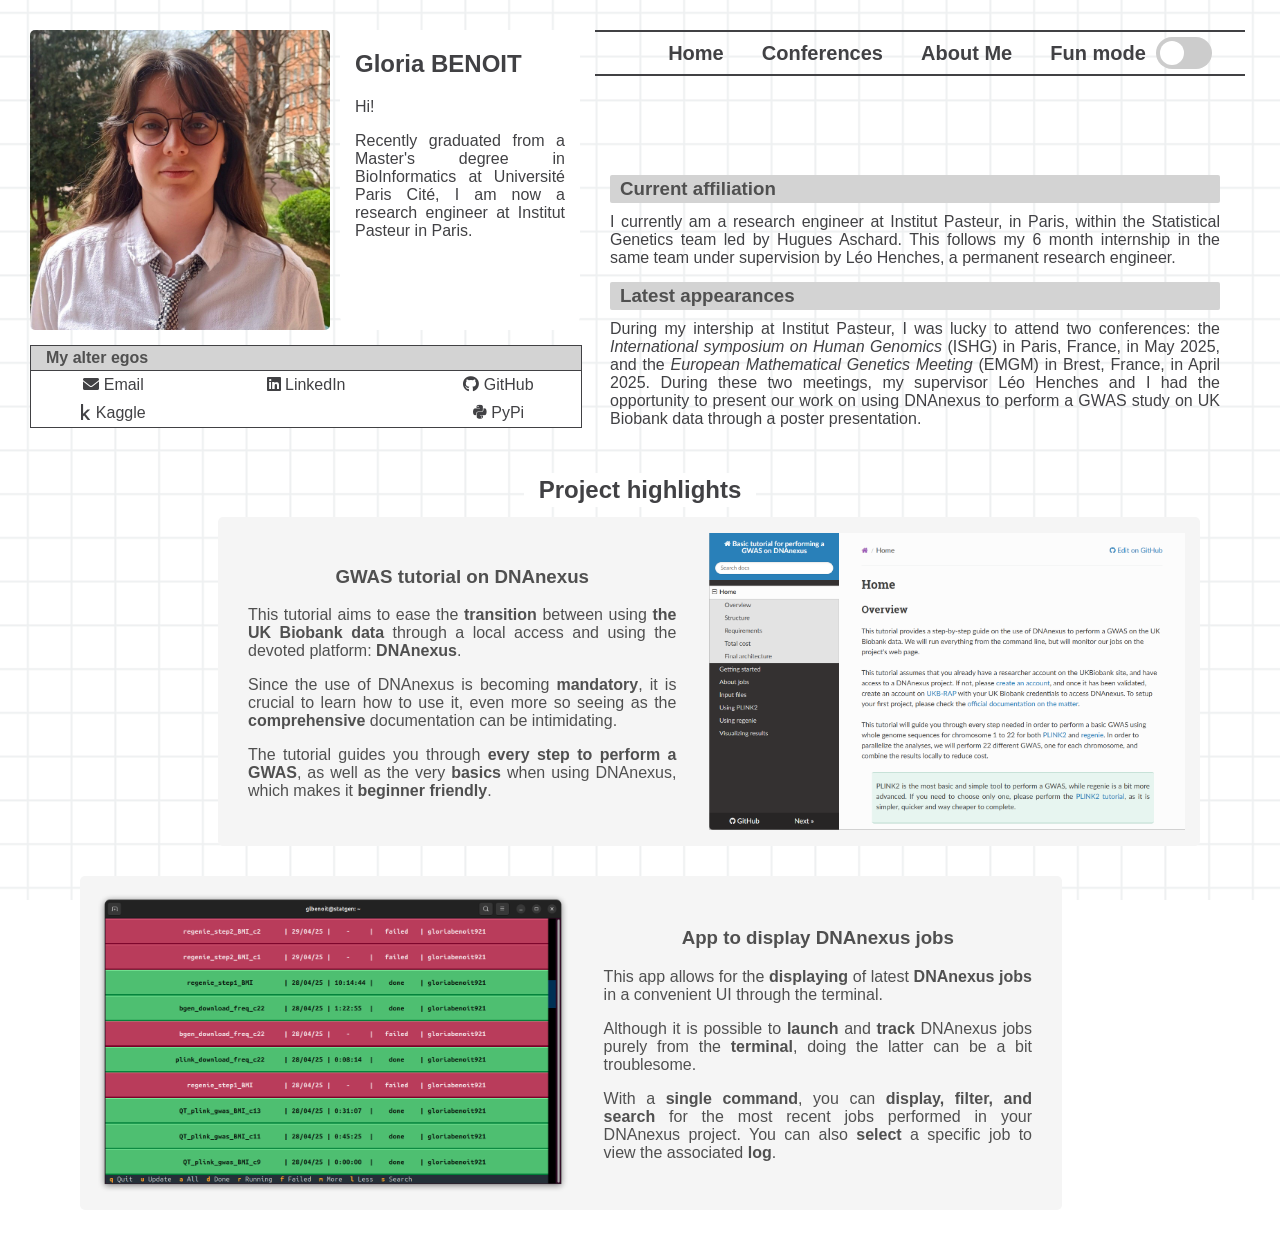
==== commit bdb55e11: "funmode: gif first batch" ====
--- a/index.html
+++ b/index.html
@@ -2,11 +2,12 @@
 <html lang="eng">
         <head>
         <meta charset="utf-8">
-        <title> Gloria Benoit's Homepage </title>
+        <title> Homepage </title>
         <link rel="icon" type="image/x-icon" href="./img/keycap.png">
 
         <link rel="stylesheet" href="https://cdnjs.cloudflare.com/ajax/libs/font-awesome/6.0.0/css/all.min.css">
         <link rel="stylesheet" href="funmode.css">
+        <link rel="stylesheet" href="gifs.css">
         <link rel="stylesheet" href="style.css">
     </head>
     <body>
@@ -20,6 +21,7 @@
                             <h1> Gloria BENOIT </h1>
                             <p> Hi! </p>
                             <p> Recently graduated from a Master's degree in BioInformatics at Université Paris Cité, I am now a research engineer at Institut Pasteur in Paris. </p>
+                            <img class="gif" id="studying_monkey" alt="Studying monkey gif"" width="50" height="50" src="./gif/studying_monkey.gif">
                         </div>
                     </div>
 
@@ -98,6 +100,7 @@
                             <p>
                                 The tutorial guides you through <b>every step to perform a GWAS</b>, as well as the very <b>basics</b> when using DNAnexus, which makes it <b>beginner friendly</b>.
                             </p>
+                            <img class="gif" id="dancing_computer" alt="Dancing computer gif" src="./gif/dancing_computer.gif">
                         </div>
                         <img src="./img/GWAStutorial.png" alt="Tutorial Main Page">
                     </a>
@@ -118,6 +121,7 @@
                                 With a <b>single command</b>, you can <b>display, filter, and search</b> for the most recent jobs performed in your DNAnexus project.
                                 You can also <b>select</b> a specific job to view the associated <b>log</b>.
                             </p>
+                            <img class="gif" id="terminal_pulse" alt="Terminal pulse gif" src="./gif/terminal_pulse.gif">
                         </div>
                     </a>
                 </div>
--- a/funmode.css
+++ b/funmode.css
@@ -104,7 +104,11 @@
 
 /* CONFERENCES */
 /* Poster gallery */
-.fun .gallery * {
+.fun .gallery .carousel {
+  background: #fcf5ef;
+}
+
+.fun .gallery .highlight {
   background: #fcf5ef;
   color: #bd442f;
 }
--- a/gifs.css
+++ b/gifs.css
@@ -0,0 +1,42 @@
+.gif {
+  display: none;
+}
+
+.fun .gif{
+  display: block;
+}
+
+#studying_monkey {
+  position: absolute;
+  bottom: 0;
+  right: 0;
+  padding: 5px;
+}
+
+#hanging_painter {
+    position: absolute;
+    top: 0;
+    height: 200px;
+    width: auto;
+    right: 30%;
+}
+
+#dancing_computer {
+    width: 40%;
+}
+
+#terminal_pulse {
+    width: 50%;
+}
+
+#punk_dj {
+    width: 70%;
+}
+
+@media (orientation: portrait) {
+  #studying_monkey {
+    padding: 15px;
+    height: 75px;
+    width: 75px;
+  }
+}
--- a/style.css
+++ b/style.css
@@ -37,7 +37,6 @@
   background-color: whitesmoke;
   border-radius: 5px;
   text-decoration: none;
-  position: relative;
 }
 
 .box-basic:hover {
@@ -111,6 +110,7 @@
   border-radius: 15px;
   margin-left: 10px;
   height: 300px;
+  position: relative;
 }
 
 .header-contact {
@@ -168,7 +168,7 @@
  margin: 10px 0 0; 
 }
 
-
+/* HOMEPAGE */
 /* Project highlights */
 .project .project-entry {
   display: flex;
@@ -202,10 +202,16 @@
 .project-info {
   padding: 15px;
   width: 45%;
-}
-
-
-/* POSTER GALLERY */
+  display: flex;
+  flex-direction: column;
+  align-items: center;
+}
+
+.project-info p {
+  margin-top: 0;
+}
+
+/* CONFERENCES */
 .posters .gallery {
   width: 100%;
   display: flex;
@@ -217,6 +223,8 @@
   height: fit-content;
   padding: 15px;
   border-radius: 5px;
+  display: flex;
+  flex-direction: column;
 }
 
 .carousel .entry {
@@ -237,13 +245,15 @@
   object-fit: cover;
 }
 
-.gallery .carousel, .highlight {
+.gallery .carousel {
   background: whitesmoke;
 }
 
 .gallery .highlight {
   border-radius: 10px;
   width: 78%;
+  background: whitesmoke;
+  position: relative;
 }
 
 .highlight .entry {
@@ -263,7 +273,7 @@
   text-align: justify;
 }
 
-.entry-info  h2, h3{
+.entry-info  h2{
   margin-bottom: 0;
 }
 
@@ -300,6 +310,15 @@
   max-width: 1300px;
   width: 80%;
   margin: 0 auto;
+}
+
+.experience-entry  h2{
+  margin-bottom: 0;
+}
+
+.experience-entry  h3{
+  padding-top: 5px;
+  margin: 0;
 }
 
 .experience-entry a {
@@ -409,9 +428,118 @@
   width: 40%;
   text-align: center;
   padding: 0 30px;
+  display: flex;
+  flex-direction: column;
+  align-items: center;
 }
 
 .soundtrack-info a {
   color: #414144;
   font-weight: bold;
 }
+
+.soundtrack-link {
+  display: flex;
+  align-items: center;
+}
+
+/* VERTICAL MODE */
+@media (orientation: portrait) {
+  /* COMMON STUFF */
+  html {
+    font-size: 22px;
+  }
+  
+  /* Header */
+  .header {
+    flex-direction: column;
+  }
+
+  .header-left {
+    padding-right: 0;
+    padding-bottom: 15px;
+    width: 100%;
+  }
+
+  .header-right {
+    width: 100%;
+    padding-right: 0;
+  }
+
+  /* HOMEPAGE */
+  .right .project-content {
+    flex-direction: column;
+  }
+
+  .left .project-content {
+    flex-direction: column-reverse;
+  }
+
+  .project-content img {
+    width: 80%;
+  }
+
+  .project-info {
+    padding: 0 15px 15px;
+    width: 90%;
+  }
+
+  /* CONFERENCES */
+  .posters .gallery {
+    flex-direction: column;
+  }
+
+  .gallery .carousel {
+    height: 200px;
+    width: fit-content;
+    display: flex;
+    flex-direction: row;
+    margin-bottom: 15px;
+  }
+
+  .carousel .entry {
+    aspect-ratio: 1 / 1;
+    height: 100%;
+    width: min-content;
+    margin-right: 15px;
+    margin-bottom: 0;
+  }
+
+  .carousel .entry:last-child {
+    margin-right: 0;
+  }
+
+  .gallery .highlight {
+    width: 100%;
+  }
+
+  .highlight img {
+    width: 90%;
+  }
+
+  /* ABOUT ME */
+  /* Experiences */
+  .experience-internship {
+    flex-direction: column;
+  }
+
+  .experience-internship img {
+    padding-top: 5px;
+  }
+
+  /* Music recommandation */
+  .soundtrack {
+    flex-direction: column;
+    width: 80%;
+  }
+
+  .soundtrack .video {
+    width: 90%;
+  }
+
+  .soundtrack-info {
+    width: 90%;
+    text-align: center;
+    padding: 15px 30px 0;
+  }
+}
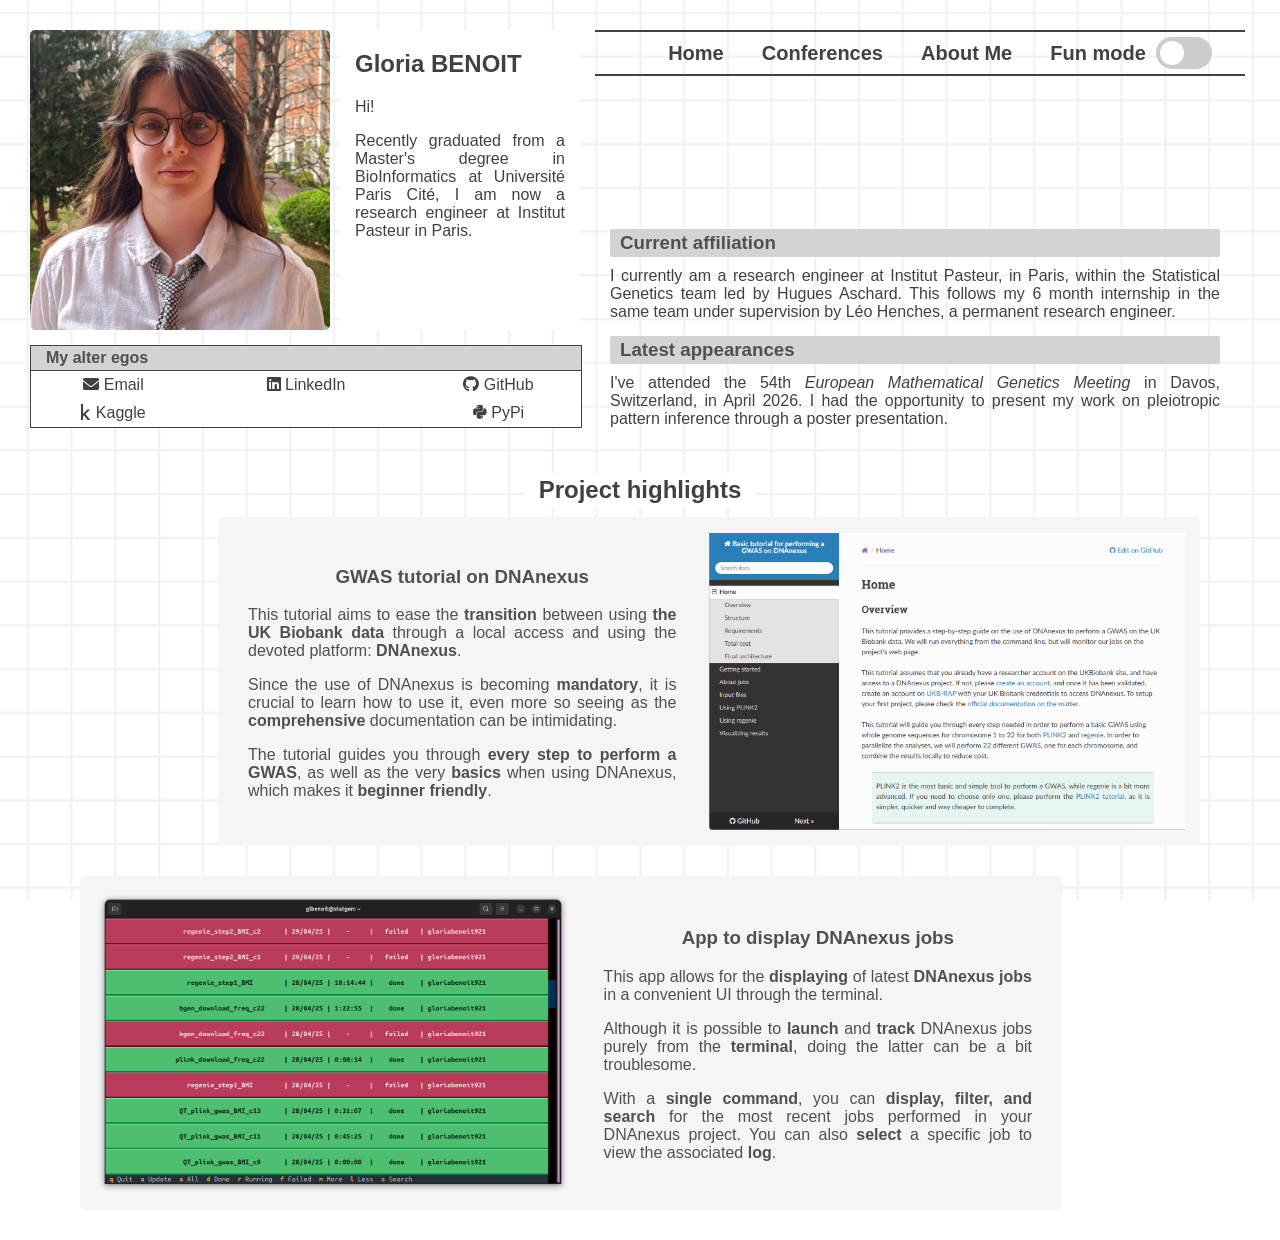
==== commit 5d1c745e: "update conference attendance" ====
--- a/index.html
+++ b/index.html
@@ -74,11 +74,8 @@
                         <div class="news">
                             <h3>Latest appearances</h3>
                             <p>
-                                During my intership at Institut Pasteur, I was lucky to attend two conferences:
-                                the <i>International symposium on Human Genomics</i> (ISHG) in Paris, France, in May 2025, and
-                                the <i>European Mathematical Genetics Meeting</i> (EMGM) in Brest, France, in April 2025.
-                                During these two meetings, my supervisor Léo Henches and I had the opportunity to present our work on
-                                using DNAnexus to perform a GWAS study on UK Biobank data through a poster presentation.
+                                I've attended the 54th <i>European Mathematical Genetics Meeting</i> in Davos, Switzerland, in April 2026.
+                                I had the opportunity to present my work on pleiotropic pattern inference through a poster presentation.
                             </p>
                         </div>
                     </div>
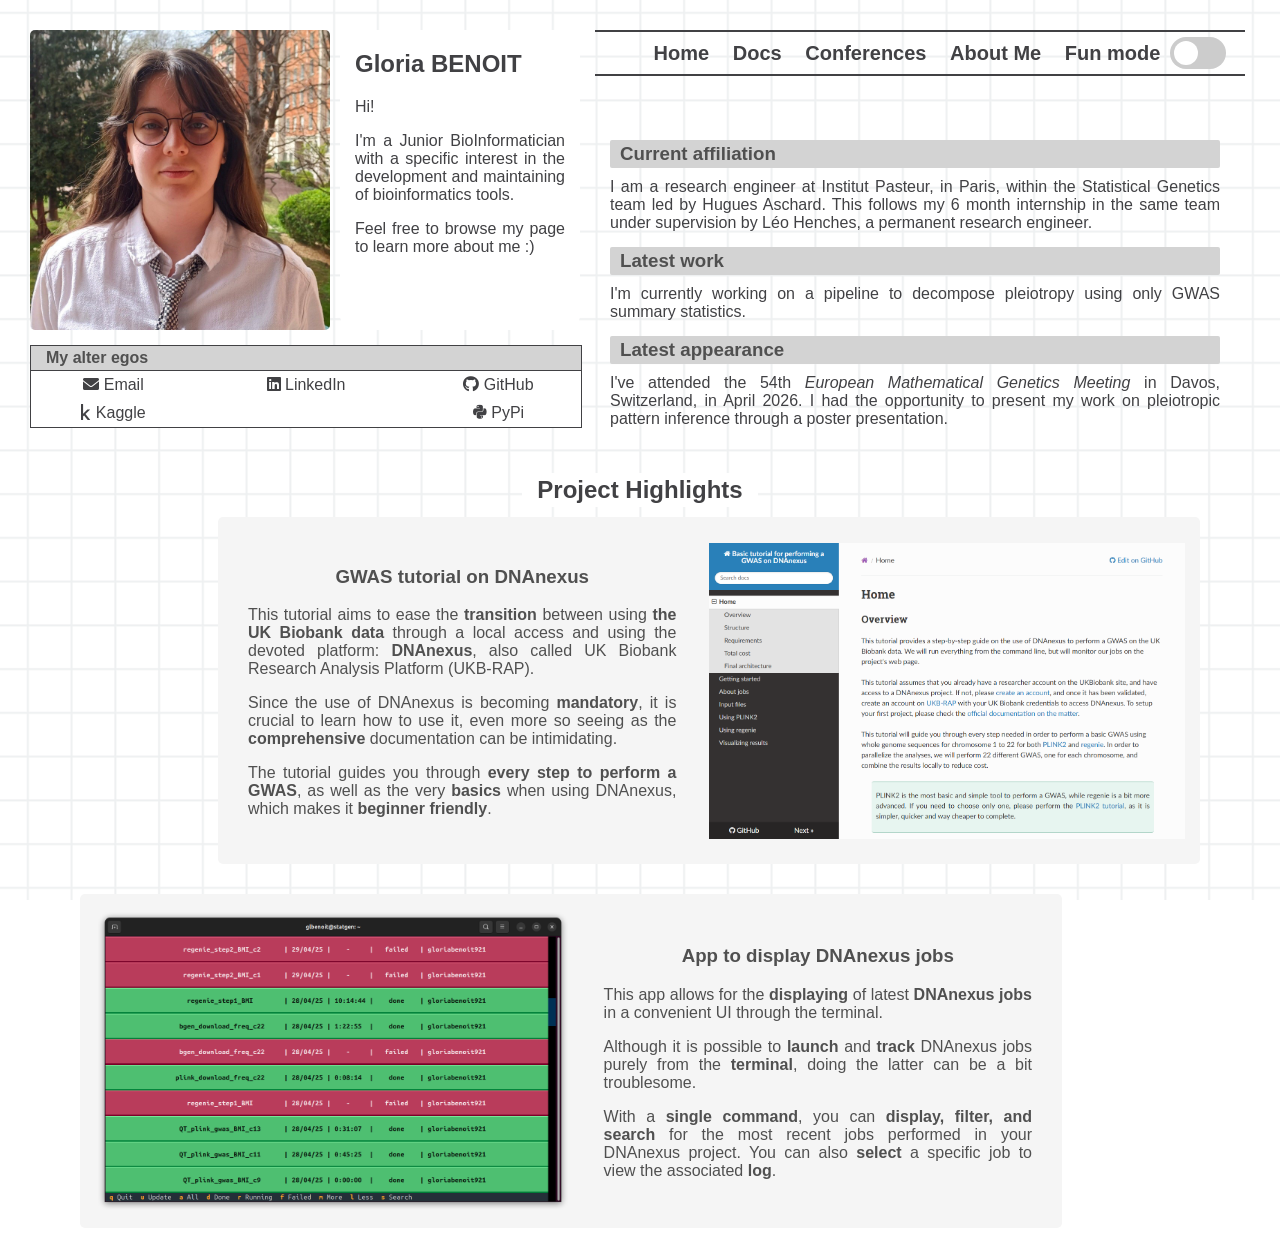
==== commit 212ed57c: "add documentation page + funfacts + minor corrections" ====
--- a/index.html
+++ b/index.html
@@ -20,7 +20,8 @@
                         <div class="header-description">
                             <h1> Gloria BENOIT </h1>
                             <p> Hi! </p>
-                            <p> Recently graduated from a Master's degree in BioInformatics at Université Paris Cité, I am now a research engineer at Institut Pasteur in Paris. </p>
+                            <p> I'm a Junior BioInformatician with a specific interest in the development and maintaining of bioinformatics tools. </p>
+                            <p> Feel free to browse my page to learn more about me :) </p>
                             <img class="gif" id="studying_monkey" alt="Studying monkey gif"" width="50" height="50" src="./gif/studying_monkey.gif">
                         </div>
                     </div>
@@ -50,6 +51,7 @@
                     <nav> 
                         <ul class='navbar'>
                             <li><a href='./index.html'> Home </a></li>
+                            <li><a href='./documentation.html'> Docs </a></li>
                             <li><a href='./conferences.html'> Conferences </a></li>
                             <li><a href='./about.html'> About Me </a></li>
                             <li>
@@ -67,12 +69,18 @@
                         <div class="news">
                             <h3>Current affiliation</h3>
                             <p>
-                                I currently am a research engineer at Institut Pasteur, in Paris, within the Statistical Genetics team led by Hugues Aschard.
+                                I am a research engineer at Institut Pasteur, in Paris, within the Statistical Genetics team led by Hugues Aschard.
                                 This follows my 6 month internship in the same team under supervision by Léo Henches, a permanent research engineer.
                             </p>
                         </div>
                         <div class="news">
-                            <h3>Latest appearances</h3>
+                            <h3>Latest work</h3>
+                            <p>
+                                I'm currently working on a pipeline to decompose pleiotropy using only GWAS summary statistics.
+                            </p>
+                        </div>
+                        <div class="news">
+                            <h3>Latest appearance</h3>
                             <p>
                                 I've attended the 54th <i>European Mathematical Genetics Meeting</i> in Davos, Switzerland, in April 2026.
                                 I had the opportunity to present my work on pleiotropic pattern inference through a poster presentation.
@@ -83,13 +91,13 @@
             </section>
 
             <section class="project box-section">
-                <h1>Project highlights</h1>
+                <h1>Project Highlights</h1>
                 <div class="project-entry right">
                     <a href="https://gloriabenoit.github.io/DNAnexus-GWAS/" class="project-content box-basic" target="_blank">
                         <div class="project-info">
                             <h3>GWAS tutorial on DNAnexus</h3>
                             <p>
-                                This tutorial aims to ease the <b>transition</b> between using <b>the UK Biobank data</b> through a local access and using the devoted platform: <b>DNAnexus</b>.
+                                This tutorial aims to ease the <b>transition</b> between using <b>the UK Biobank data</b> through a local access and using the devoted platform: <b>DNAnexus</b>, also called UK Biobank Research Analysis Platform (UKB-RAP).
                             </p>
                             <p>
                                 Since the use of DNAnexus is becoming <b>mandatory</b>, it is crucial to learn how to use it, even more so seeing as the <b>comprehensive</b> documentation can be intimidating.
--- a/funmode.css
+++ b/funmode.css
@@ -76,6 +76,14 @@
   border-radius: 50%;
 }
 
+/* News */
+.funfact{
+  display: none;
+}
+
+.fun .funfact{
+  display: block;
+}
 
 /* HOMEPAGE */
 .fun #pp {
@@ -102,6 +110,12 @@
   color: #bd632f;
 }
 
+/* DOCUMENTATION */
+.fun .doc-content {
+  color: #414144;
+}
+
+
 /* CONFERENCES */
 /* Poster gallery */
 .fun .gallery .carousel {
@@ -115,7 +129,7 @@
 
 /* ABOUT ME */
 /* Experiences */
-.fun .experience-section {
+.fun .large-section {
   background-color: #fcf5ef;
 }
 
--- a/style.css
+++ b/style.css
@@ -44,6 +44,23 @@
   transform: scale(1.01);
 }
 
+.large-section {
+  background-color: whitesmoke;
+  width: auto;
+  display: flex;
+  flex-direction: column;
+  justify-content: center;
+}
+
+.large-section h1 {
+  background: none;
+}
+
+.large-section.box-section {
+  text-align: center;
+  margin: 15px 0;
+}
+
 
 /* Navigation bar */
 nav {
@@ -211,6 +228,44 @@
   margin-top: 0;
 }
 
+/* DOCUMENTATIONS */
+.documentation h1 {
+  margin-bottom: 30px;
+}
+
+.documentation .doc-entry {
+  display: flex;
+  margin: 0 50px 30px;
+}
+
+.doc-content {
+  display: flex;
+  justify-content: space-between;
+  padding: 15px 30px;
+  align-items: center;
+  background-color: white !important;
+}
+
+.doc-content img {
+  width: 25%;
+}
+
+.doc-info {
+  /* padding-right: 30px; */
+  display: flex;
+  flex-direction: column;
+  align-items: center;
+  width: 72%;
+}
+
+.doc-info h3 {
+  margin: 0;
+}
+
+.doc-info p {
+  margin-bottom: 0;
+}
+
 /* CONFERENCES */
 .posters .gallery {
   width: 100%;
@@ -284,26 +339,6 @@
 
 /* ABOUT ME */
 /* Experiences */
-.experience-section {
-  background-color: whitesmoke;
-  width: auto;
-}
-
-.experience-section h1 {
-  background: none;
-}
-
-.experience-section.box-section {
-  text-align: center;
-  margin: 15px 0;
-}
-
-.experience {
-  display: flex;
-  flex-direction: column;
-  justify-content: center;
-}
-
 .experience-entry {
   display: flex;
   justify-content: space-between;
